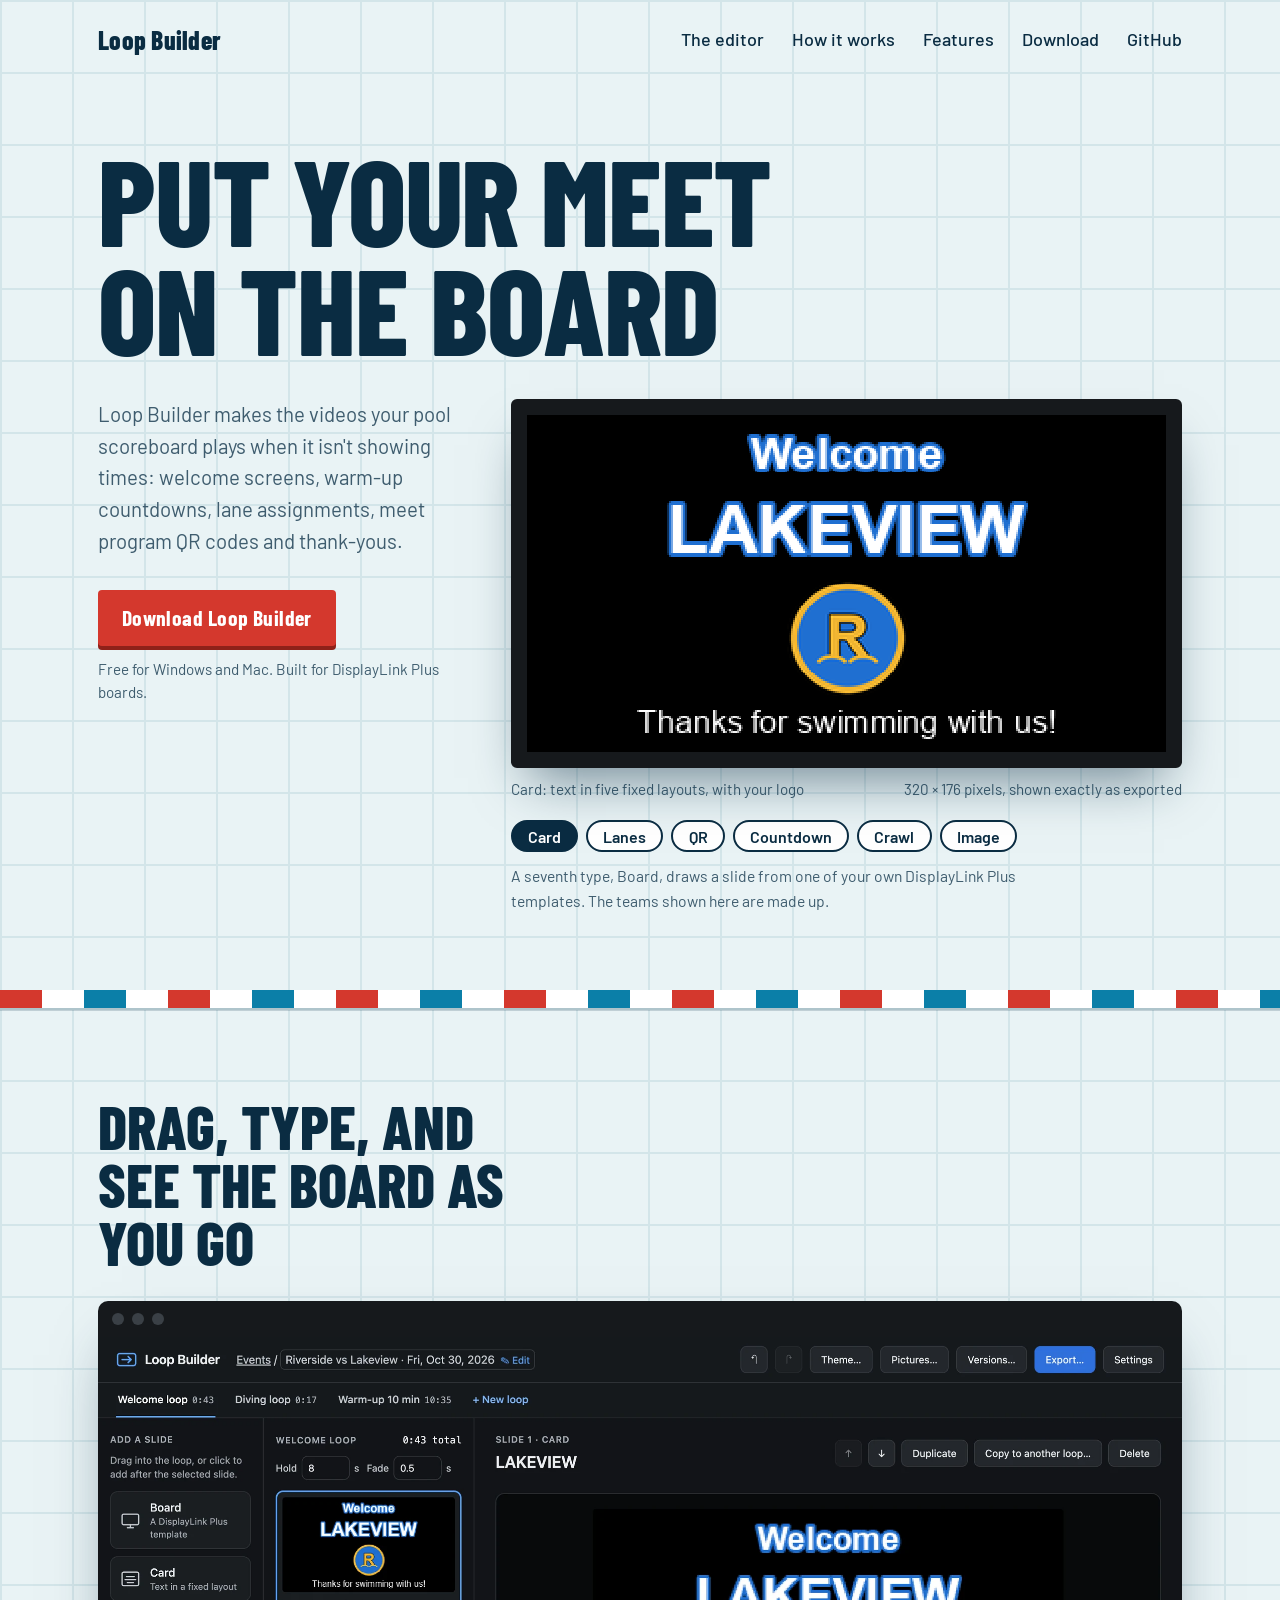
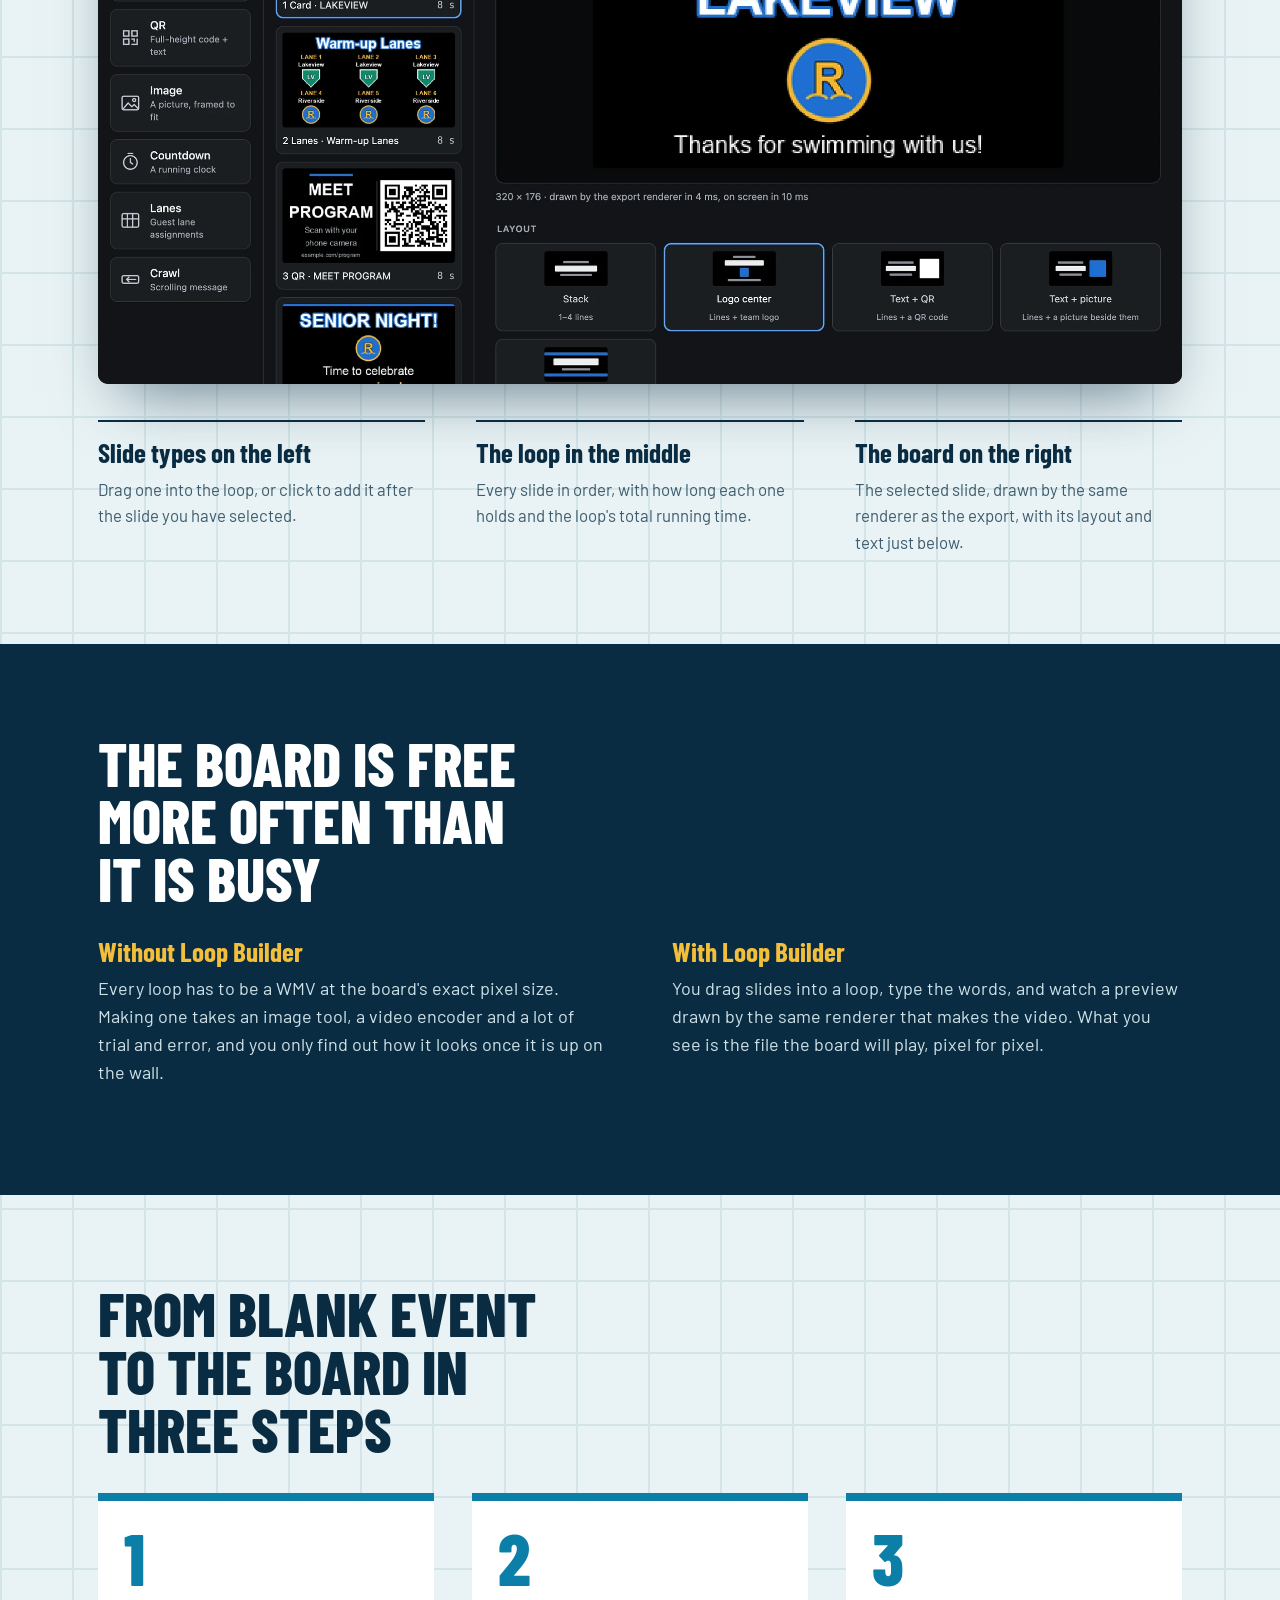
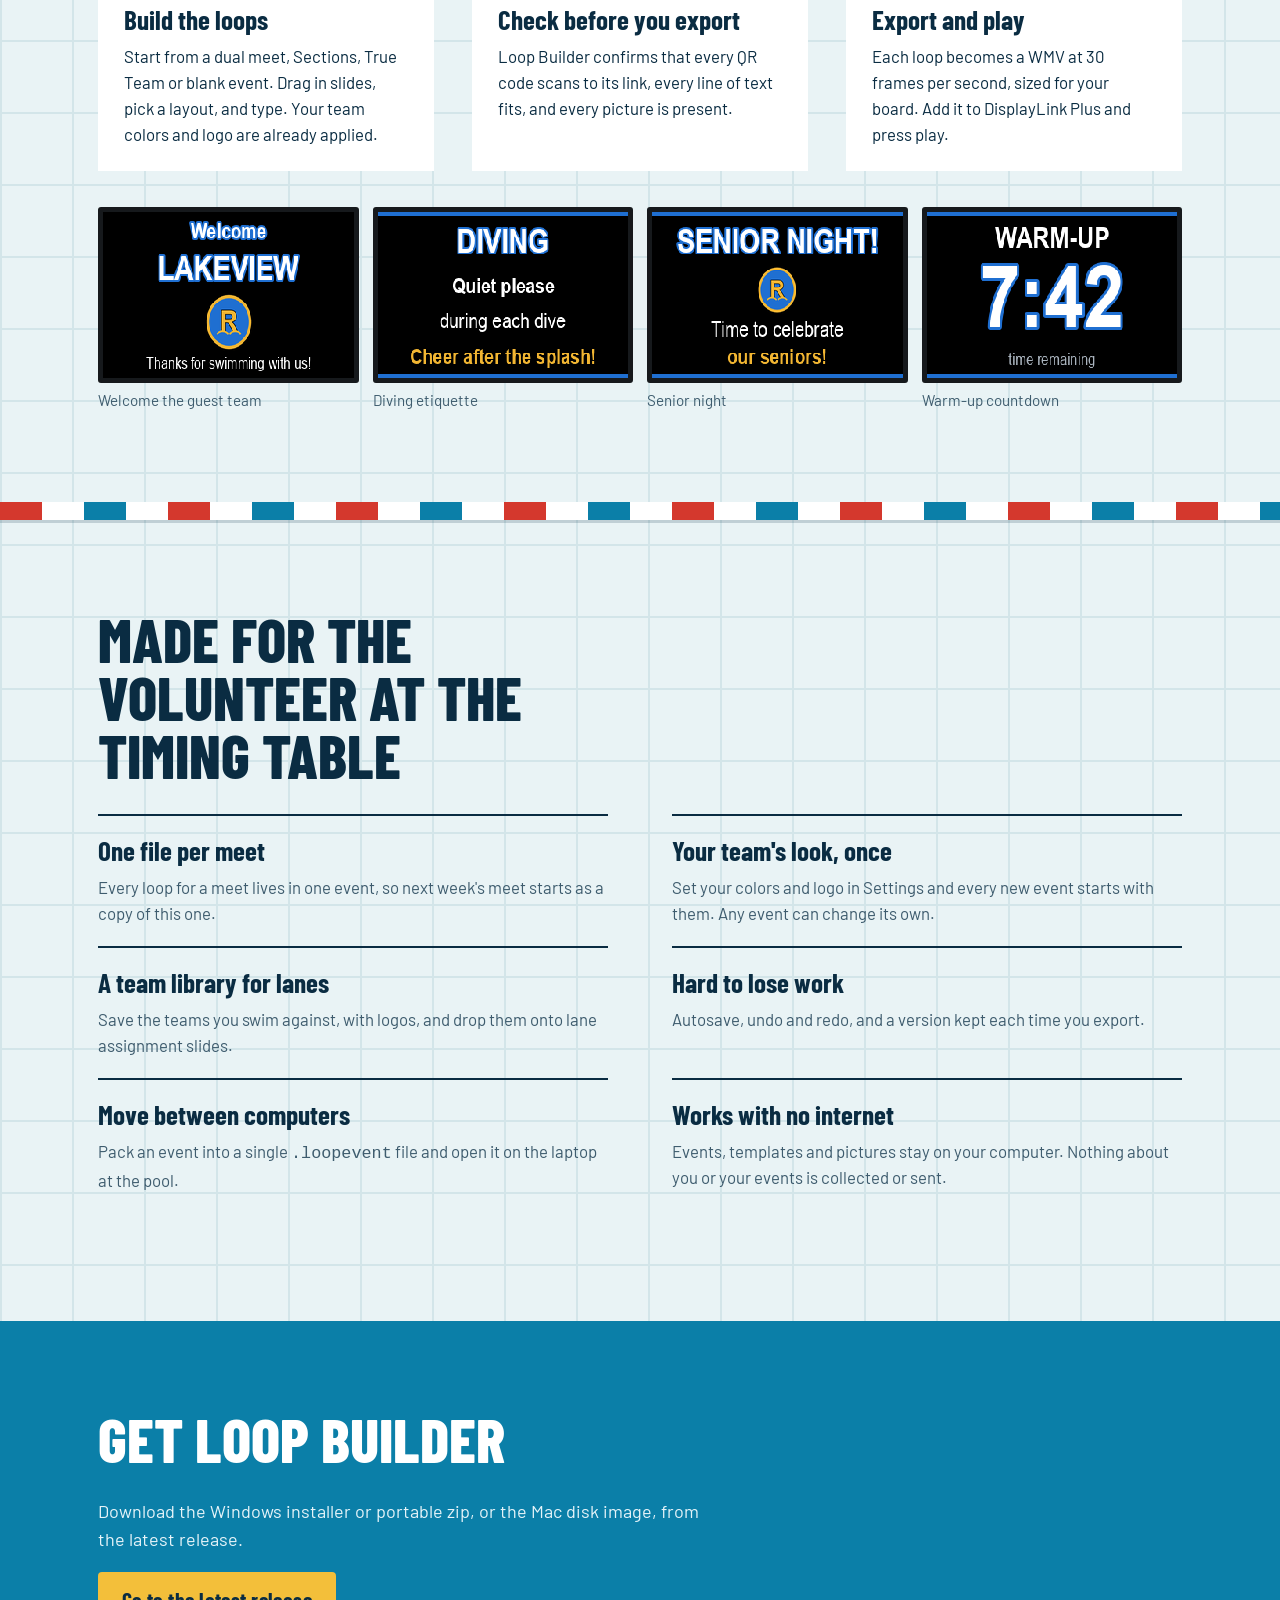
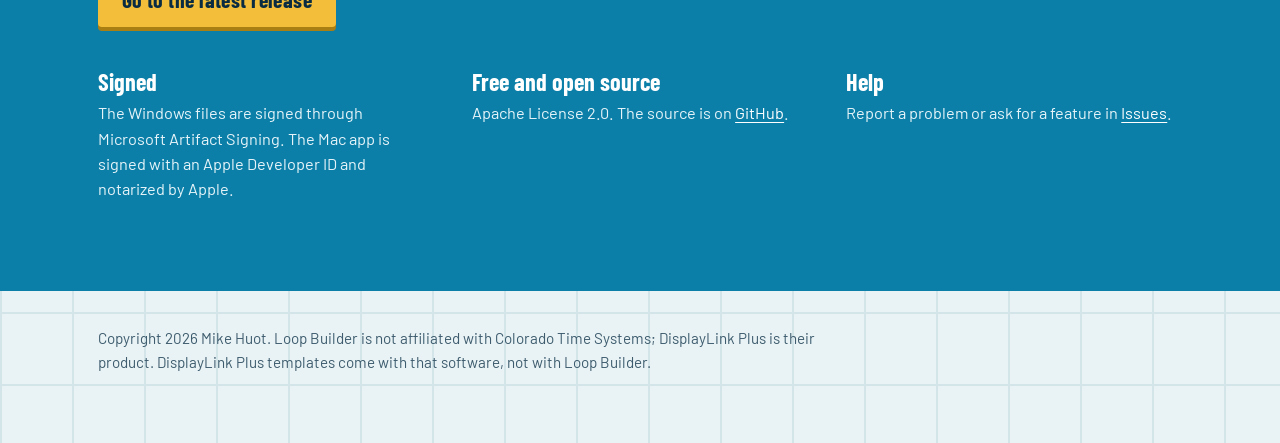
==== docs/index.html @ dcc4244d "Loop Builder 1.0.0 Build video loops for DisplayLink Plus swim scoreboards: welcome cards, countdown" ====
<!doctype html>
<html lang="en">
<head>
<meta charset="utf-8">
<meta name="viewport" content="width=device-width, initial-scale=1">
<title>Loop Builder: video loops for swim scoreboards</title>
<meta name="description" content="Loop Builder makes the welcome screens, countdowns, lane assignments and QR slides that play on a DisplayLink Plus swim scoreboard. Free, for Windows and Mac.">
<link rel="preconnect" href="https://fonts.googleapis.com">
<link rel="preconnect" href="https://fonts.gstatic.com" crossorigin>
<link href="https://fonts.googleapis.com/css2?family=Barlow+Condensed:wght@500;700;800&family=Barlow:wght@400;500;600&display=swap" rel="stylesheet">
<style>
  :root {
    --tile: #e9f3f5;
    --grout: #d3e5e9;
    --water: #0b7fa8;
    --deep: #0a2c42;
    --rope: #d4382d;
    --buoy: #f3bf3a;
    --paper: #ffffff;
    --ink: #0a2c42;
    --ink-soft: #3e5c6e;
    --display: "Barlow Condensed", "Arial Narrow", sans-serif;
    --body: "Barlow", "Helvetica Neue", Arial, sans-serif;
    --measure: 62ch;
    --gutter: clamp(16px, 4vw, 48px);
  }
  * { box-sizing: border-box; }
  html { scroll-behavior: smooth; }
  body {
    margin: 0;
    font-family: var(--body);
    font-size: 1.125rem;
    line-height: 1.55;
    color: var(--ink);
    background-color: var(--tile);
    /* pool tile: a square grid of grout lines */
    background-image:
      linear-gradient(var(--grout) 2px, transparent 2px),
      linear-gradient(90deg, var(--grout) 2px, transparent 2px);
    background-size: 72px 72px;
  }
  a { color: var(--water); text-underline-offset: 0.18em; }
  a:focus-visible, button:focus-visible { outline: 3px solid var(--rope); outline-offset: 3px; }
  .wrap { max-width: 1180px; margin: 0 auto; padding: 0 var(--gutter); }

  /* ---------- top bar ---------- */
  .top { display: flex; align-items: center; justify-content: space-between; gap: 16px; padding: 20px 0; }
  .name { font-family: var(--display); font-weight: 800; font-size: 1.6rem; letter-spacing: 0.01em; color: var(--deep); text-decoration: none; }
  .top nav { display: flex; gap: clamp(12px, 2.5vw, 28px); font-weight: 500; }
  .top nav a { color: var(--deep); text-decoration: none; }
  .top nav a:hover { text-decoration: underline; }

  /* ---------- hero ---------- */
  .hero { padding: clamp(24px, 5vw, 64px) 0 clamp(40px, 6vw, 80px); }
  .hero h1 {
    font-family: var(--display);
    font-weight: 800;
    font-size: clamp(3.2rem, 9.5vw, 8rem);
    line-height: 0.9;
    letter-spacing: -0.01em;
    text-transform: uppercase;
    margin: 0 0 0.3em;
    color: var(--deep);
    max-width: 14ch;
  }
  .hero .lede { max-width: 46ch; font-size: clamp(1.15rem, 1.6vw, 1.4rem); margin: 0 0 1.6em; color: var(--ink-soft); }
  .hero-grid { display: grid; grid-template-columns: minmax(0, 0.7fr) minmax(0, 1.3fr); gap: clamp(24px, 4vw, 56px); align-items: start; }
  .actions { display: flex; flex-wrap: wrap; gap: 12px 20px; align-items: center; }
  .btn {
    display: inline-block; font-family: var(--display); font-weight: 700; font-size: 1.35rem; letter-spacing: 0.02em;
    padding: 0.5em 1.1em; background: var(--rope); color: #fff; text-decoration: none; border-radius: 4px;
    box-shadow: 0 4px 0 #8f2119;
  }
  .btn:hover { background: #bf2f25; }
  .btn:active { transform: translateY(2px); box-shadow: 0 2px 0 #8f2119; }
  .actions small { font-size: 0.95rem; color: var(--ink-soft); }

  /* ---------- the board ---------- */
  .board-mount { position: relative; }
  .board {
    position: relative;
    background: #000;
    border: clamp(8px, 1.4vw, 16px) solid #16191c;
    border-radius: 6px;
    box-shadow: 0 2px 0 #2c3136 inset, 0 28px 50px -18px rgba(10, 44, 66, 0.55);
    aspect-ratio: 320 / 176;
    overflow: hidden;
  }
  .board img {
    position: absolute; inset: 0; width: 100%; height: 100%;
    image-rendering: pixelated;
    opacity: 0; transition: opacity 0.5s ease;
  }
  .board img.on { opacity: 1; }
  /* LED pitch: one dark ring per board pixel */
  .board::after {
    content: ""; position: absolute; inset: 0; pointer-events: none;
    background-image: radial-gradient(circle, transparent 52%, rgba(0, 0, 0, 0.5) 78%);
    background-size: calc(100% / 320) calc(100% / 176);
  }
  .board-caption { display: flex; justify-content: space-between; gap: 12px; margin-top: 10px; font-size: 0.95rem; color: var(--ink-soft); }

  .types { list-style: none; display: flex; flex-wrap: wrap; gap: 8px; padding: 0; margin: 18px 0 0; }
  .types button {
    font: 600 1rem var(--body); color: var(--deep); background: var(--paper);
    border: 2px solid var(--deep); border-radius: 999px; padding: 0.3em 0.95em; cursor: pointer;
  }
  .types button[aria-pressed="true"] { background: var(--deep); color: #fff; }
  .types-note { margin: 12px 0 0; font-size: 0.98rem; color: var(--ink-soft); max-width: 60ch; }

  /* ---------- lane rope divider ---------- */
  .rope {
    height: 18px; border: 0; margin: 0;
    background: repeating-linear-gradient(90deg,
      var(--rope) 0 42px, #fff 42px 84px, var(--water) 84px 126px, #fff 126px 168px);
    box-shadow: 0 3px 0 rgba(10, 44, 66, 0.18);
  }

  /* ---------- sections ---------- */
  section { padding: clamp(48px, 7vw, 96px) 0; }
  h2 {
    font-family: var(--display); font-weight: 800; text-transform: uppercase;
    font-size: clamp(2.2rem, 5vw, 3.8rem); line-height: 0.95; margin: 0 0 0.5em; color: var(--deep);
    max-width: 16ch;
  }
  h3 { font-family: var(--display); font-weight: 700; font-size: 1.7rem; line-height: 1.1; margin: 0 0 0.3em; }
  p { margin: 0 0 1em; max-width: var(--measure); }

  .window { margin: 1.5em 0 0; background: #16191c; border-radius: 10px; overflow: hidden; box-shadow: 0 30px 60px -24px rgba(10, 44, 66, 0.6); }
  .window-bar { display: flex; gap: 8px; padding: 12px 14px; }
  .window-bar span { width: 12px; height: 12px; border-radius: 50%; background: #3a4046; }
  .window img { display: block; width: 100%; height: auto; }
  .callouts { list-style: none; padding: 0; margin: 2em 0 0; display: grid; grid-template-columns: repeat(3, minmax(0, 1fr)); gap: clamp(20px, 4vw, 56px); }
  .callouts li { border-top: 2px solid var(--deep); padding-top: 16px; }
  .callouts p { margin: 0; font-size: 1.05rem; color: var(--ink-soft); }

  .why { background: var(--deep); color: #e3f0f4; }
  .why h2 { color: #fff; }
  .why .cols { display: grid; grid-template-columns: repeat(2, minmax(0, 1fr)); gap: clamp(24px, 5vw, 72px); }
  .why h3 { color: var(--buoy); }
  .why p { color: #cfe2e8; }

  .steps { list-style: none; counter-reset: step; padding: 0; margin: 2em 0 0; display: grid; grid-template-columns: repeat(3, minmax(0, 1fr)); gap: clamp(20px, 3vw, 40px); }
  .steps li { counter-increment: step; background: var(--paper); padding: 28px 26px 24px; border-top: 8px solid var(--water); }
  .steps li::before {
    content: counter(step); display: block; font-family: var(--display); font-weight: 800;
    font-size: 4.5rem; line-height: 0.8; color: var(--water); margin-bottom: 0.25em;
  }
  .steps p { font-size: 1.05rem; margin: 0; }

  .facts { display: grid; grid-template-columns: repeat(2, minmax(0, 1fr)); gap: 0 clamp(24px, 5vw, 72px); margin-top: 1.5em; padding: 0; list-style: none; }
  .facts li { padding: 20px 0; border-top: 2px solid var(--deep); }
  .facts p { margin: 0; font-size: 1.05rem; color: var(--ink-soft); }

  .strip { display: grid; grid-template-columns: repeat(4, minmax(0, 1fr)); gap: 14px; margin-top: 2em; }
  .strip figure { margin: 0; }
  .strip img { display: block; width: 100%; image-rendering: pixelated; border: 5px solid #16191c; border-radius: 3px; background: #000; }
  .strip figcaption { font-size: 0.95rem; margin-top: 6px; color: var(--ink-soft); }

  .get { background: var(--water); color: #fff; }
  .get h2 { color: #fff; }
  .get p { color: #e6f4f9; }
  .get a { color: #fff; }
  .get .btn { background: var(--buoy); color: var(--deep); box-shadow: 0 4px 0 #a97e12; }
  .get .btn:hover { background: #f7cb57; }
  .get dl { display: grid; grid-template-columns: repeat(3, minmax(0, 1fr)); gap: clamp(16px, 3vw, 40px); margin: 2em 0 0; }
  .get dt { font-family: var(--display); font-weight: 700; font-size: 1.5rem; }
  .get dd { margin: 0; color: #e6f4f9; font-size: 1.02rem; }

  footer { padding: 36px 0 56px; font-size: 0.95rem; color: var(--ink-soft); }
  footer p { max-width: 80ch; }

  @media (max-width: 860px) {
    .hero-grid, .why .cols, .steps, .facts, .get dl, .callouts { grid-template-columns: 1fr; }
    .strip { grid-template-columns: repeat(2, minmax(0, 1fr)); }
    .top nav a.optional { display: none; }
  }
  @media (prefers-reduced-motion: reduce) {
    html { scroll-behavior: auto; }
    .board img { transition: none; }
  }
</style>
</head>
<body>

<div class="wrap">
  <header class="top">
    <a class="name" href="#top">Loop Builder</a>
    <nav aria-label="Page">
      <a class="optional" href="#editor">The editor</a>
      <a class="optional" href="#how">How it works</a>
      <a class="optional" href="#features">Features</a>
      <a href="#get">Download</a>
      <a href="https://github.com/mhuot/loop-builder">GitHub</a>
    </nav>
  </header>

  <main id="top">
    <div class="hero">
      <h1>Put your meet on the board</h1>
      <div class="hero-grid">
        <div>
          <p class="lede">Loop Builder makes the videos your pool scoreboard plays when it isn't showing times: welcome screens, warm-up countdowns, lane assignments, meet program QR codes and thank-yous.</p>
          <div class="actions">
            <a class="btn" href="#get">Download Loop Builder</a>
            <small>Free for Windows and Mac. Built for DisplayLink Plus boards.</small>
          </div>
        </div>

        <div class="board-mount">
          <div class="board" id="board" role="img" aria-label="A scoreboard playing slides made with Loop Builder">
            <img src="shots/card.png" alt="" class="on" data-type="card">
            <img src="shots/lanes.png" alt="" data-type="lanes">
            <img src="shots/qr.png" alt="" data-type="qr">
            <img src="shots/countdown.webp" alt="" data-type="countdown">
            <img src="shots/crawl.webp" alt="" data-type="crawl">
            <img src="shots/image.png" alt="" data-type="image">
          </div>
          <div class="board-caption">
            <span id="caption">Card: text in five fixed layouts, with your logo</span>
            <span>320 × 176 pixels, shown exactly as exported</span>
          </div>
          <ul class="types" aria-label="Slide types">
            <li><button type="button" aria-pressed="true" data-show="card" data-caption="Card: text in five fixed layouts, with your logo">Card</button></li>
            <li><button type="button" aria-pressed="false" data-show="lanes" data-caption="Lanes: guest teams by lane, from your team library">Lanes</button></li>
            <li><button type="button" aria-pressed="false" data-show="qr" data-caption="QR: checked to make sure it scans to your link">QR</button></li>
            <li><button type="button" aria-pressed="false" data-show="countdown" data-caption="Countdown: warm-ups and breaks, to the second">Countdown</button></li>
            <li><button type="button" aria-pressed="false" data-show="crawl" data-caption="Crawl: a message that scrolls across the board">Crawl</button></li>
            <li><button type="button" aria-pressed="false" data-show="image" data-caption="Image: any picture, framed to fit, with an optional pan">Image</button></li>
          </ul>
          <p class="types-note">A seventh type, Board, draws a slide from one of your own DisplayLink Plus templates. The teams shown here are made up.</p>
        </div>
      </div>
    </div>
  </main>
</div>

<hr class="rope" aria-hidden="true">

<section class="editor" id="editor">
  <div class="wrap">
    <h2>Drag, type, and see the board as you go</h2>
    <figure class="window">
      <div class="window-bar" aria-hidden="true"><span></span><span></span><span></span></div>
      <img src="shots/editor.webp" width="2160" height="1290" alt="The Loop Builder editor: slide types on the left, the loop's slides in the middle, and a large preview of the selected welcome slide with its layout choices on the right.">
    </figure>
    <ul class="callouts">
      <li><h3>Slide types on the left</h3><p>Drag one into the loop, or click to add it after the slide you have selected.</p></li>
      <li><h3>The loop in the middle</h3><p>Every slide in order, with how long each one holds and the loop's total running time.</p></li>
      <li><h3>The board on the right</h3><p>The selected slide, drawn by the same renderer as the export, with its layout and text just below.</p></li>
    </ul>
  </div>
</section>

<section class="why">
  <div class="wrap">
    <h2>The board is free more often than it is busy</h2>
    <div class="cols">
      <div>
        <h3>Without Loop Builder</h3>
        <p>Every loop has to be a WMV at the board's exact pixel size. Making one takes an image tool, a video encoder and a lot of trial and error, and you only find out how it looks once it is up on the wall.</p>
      </div>
      <div>
        <h3>With Loop Builder</h3>
        <p>You drag slides into a loop, type the words, and watch a preview drawn by the same renderer that makes the video. What you see is the file the board will play, pixel for pixel.</p>
      </div>
    </div>
  </div>
</section>

<section id="how">
  <div class="wrap">
    <h2>From blank event to the board in three steps</h2>
    <ol class="steps">
      <li>
        <h3>Build the loops</h3>
        <p>Start from a dual meet, Sections, True Team or blank event. Drag in slides, pick a layout, and type. Your team colors and logo are already applied.</p>
      </li>
      <li>
        <h3>Check before you export</h3>
        <p>Loop Builder confirms that every QR code scans to its link, every line of text fits, and every picture is present.</p>
      </li>
      <li>
        <h3>Export and play</h3>
        <p>Each loop becomes a WMV at 30 frames per second, sized for your board. Add it to DisplayLink Plus and press play.</p>
      </li>
    </ol>

    <div class="strip">
      <figure><img src="shots/card.png" alt="Welcome slide for a guest team" width="320" height="176"><figcaption>Welcome the guest team</figcaption></figure>
      <figure><img src="shots/diving.png" alt="Diving etiquette slide" width="320" height="176"><figcaption>Diving etiquette</figcaption></figure>
      <figure><img src="shots/senior.png" alt="Senior night slide" width="320" height="176"><figcaption>Senior night</figcaption></figure>
      <figure><img src="shots/countdown.webp" alt="Warm-up countdown, ticking down from 7:42" width="320" height="176"><figcaption>Warm-up countdown</figcaption></figure>
    </div>
  </div>
</section>

<hr class="rope" aria-hidden="true">

<section id="features">
  <div class="wrap">
    <h2>Made for the volunteer at the timing table</h2>
    <ul class="facts">
      <li><h3>One file per meet</h3><p>Every loop for a meet lives in one event, so next week's meet starts as a copy of this one.</p></li>
      <li><h3>Your team's look, once</h3><p>Set your colors and logo in Settings and every new event starts with them. Any event can change its own.</p></li>
      <li><h3>A team library for lanes</h3><p>Save the teams you swim against, with logos, and drop them onto lane assignment slides.</p></li>
      <li><h3>Hard to lose work</h3><p>Autosave, undo and redo, and a version kept each time you export.</p></li>
      <li><h3>Move between computers</h3><p>Pack an event into a single <code>.loopevent</code> file and open it on the laptop at the pool.</p></li>
      <li><h3>Works with no internet</h3><p>Events, templates and pictures stay on your computer. Nothing about you or your events is collected or sent.</p></li>
    </ul>
  </div>
</section>

<section class="get" id="get">
  <div class="wrap">
    <h2>Get Loop Builder</h2>
    <p>Download the Windows installer or portable zip, or the Mac disk image, from the latest release.</p>
    <p><a class="btn" href="https://github.com/mhuot/loop-builder/releases/latest">Go to the latest release</a></p>
    <dl>
      <div><dt>Signed</dt><dd>The Windows files are signed through Microsoft Artifact Signing. The Mac app is signed with an Apple Developer ID and notarized by Apple.</dd></div>
      <div><dt>Free and open source</dt><dd>Apache License 2.0. The source is on <a href="https://github.com/mhuot/loop-builder">GitHub</a>.</dd></div>
      <div><dt>Help</dt><dd>Report a problem or ask for a feature in <a href="https://github.com/mhuot/loop-builder/issues">Issues</a>.</dd></div>
    </dl>
  </div>
</section>

<footer>
  <div class="wrap">
    <p>Copyright 2026 Mike Huot. Loop Builder is not affiliated with Colorado Time Systems; DisplayLink Plus is their product. DisplayLink Plus templates come with that software, not with Loop Builder.</p>
  </div>
</footer>

<script>
  (function () {
    var slides = document.querySelectorAll("#board img");
    var buttons = document.querySelectorAll(".types button");
    var caption = document.getElementById("caption");
    var index = 0, timer = null;

    function show(i) {
      index = i;
      var type = buttons[i].dataset.show;
      slides.forEach(function (s) { s.classList.toggle("on", s.dataset.type === type); });
      buttons.forEach(function (b, k) { b.setAttribute("aria-pressed", k === i ? "true" : "false"); });
      caption.textContent = buttons[i].dataset.caption;
    }
    function stop() { if (timer) { clearInterval(timer); timer = null; } }

    buttons.forEach(function (b, i) {
      b.addEventListener("click", function () { stop(); show(i); });
    });
    // plays like a loop until someone picks a slide
    if (!window.matchMedia("(prefers-reduced-motion: reduce)").matches) {
      timer = setInterval(function () { show((index + 1) % buttons.length); }, 4000);
    }
  })();
</script>
</body>
</html>
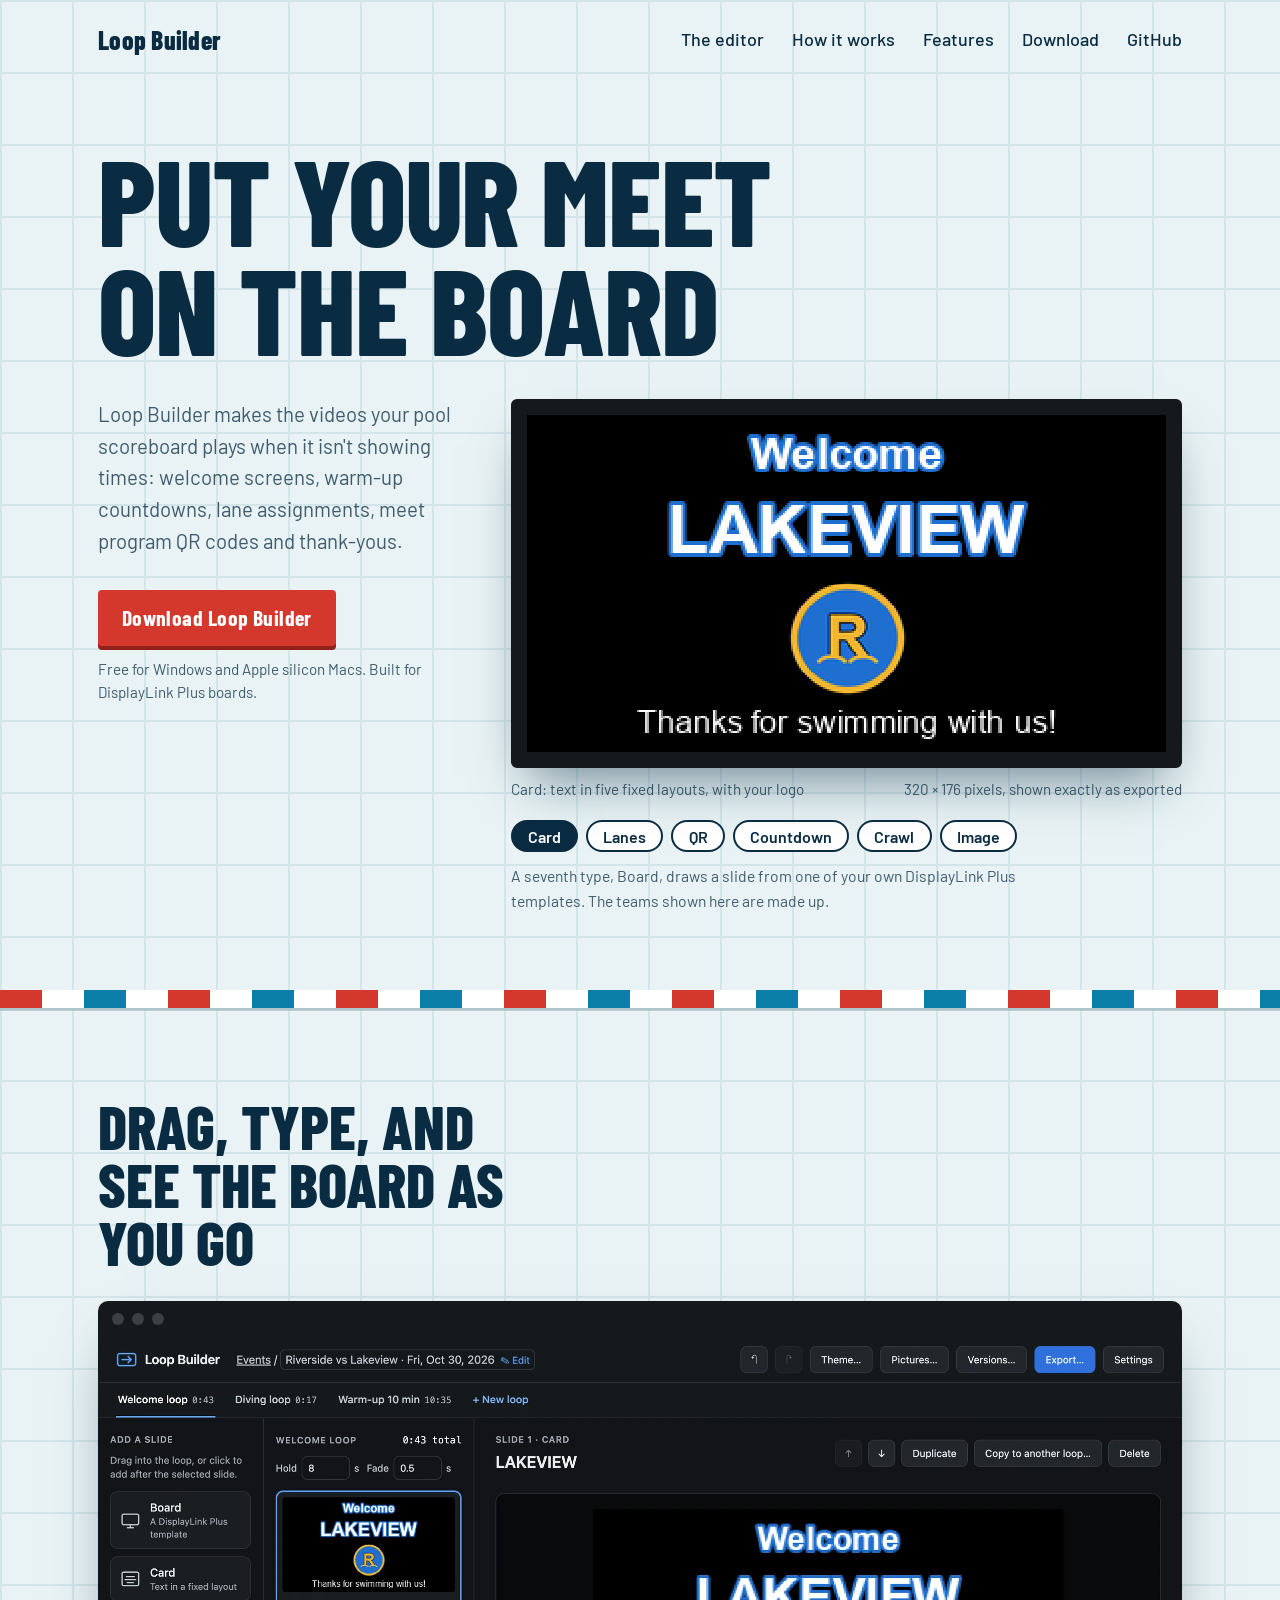
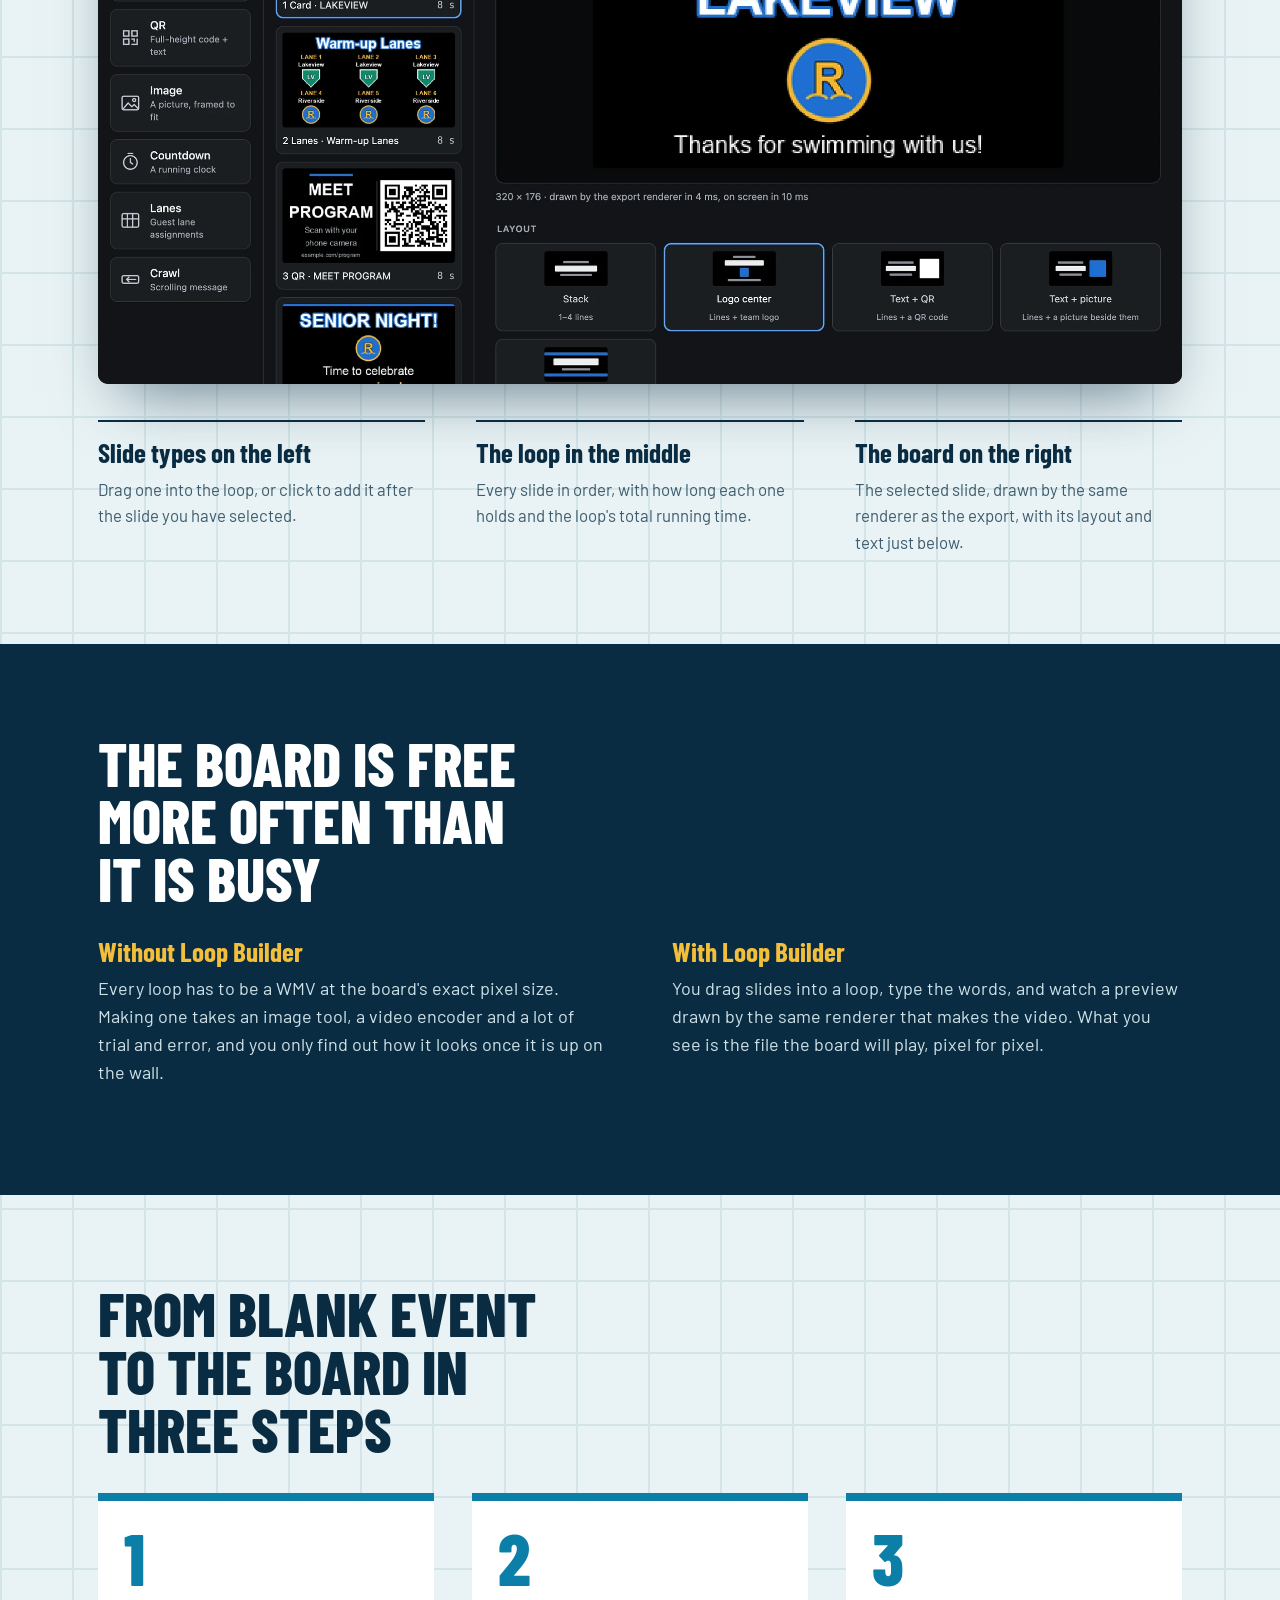
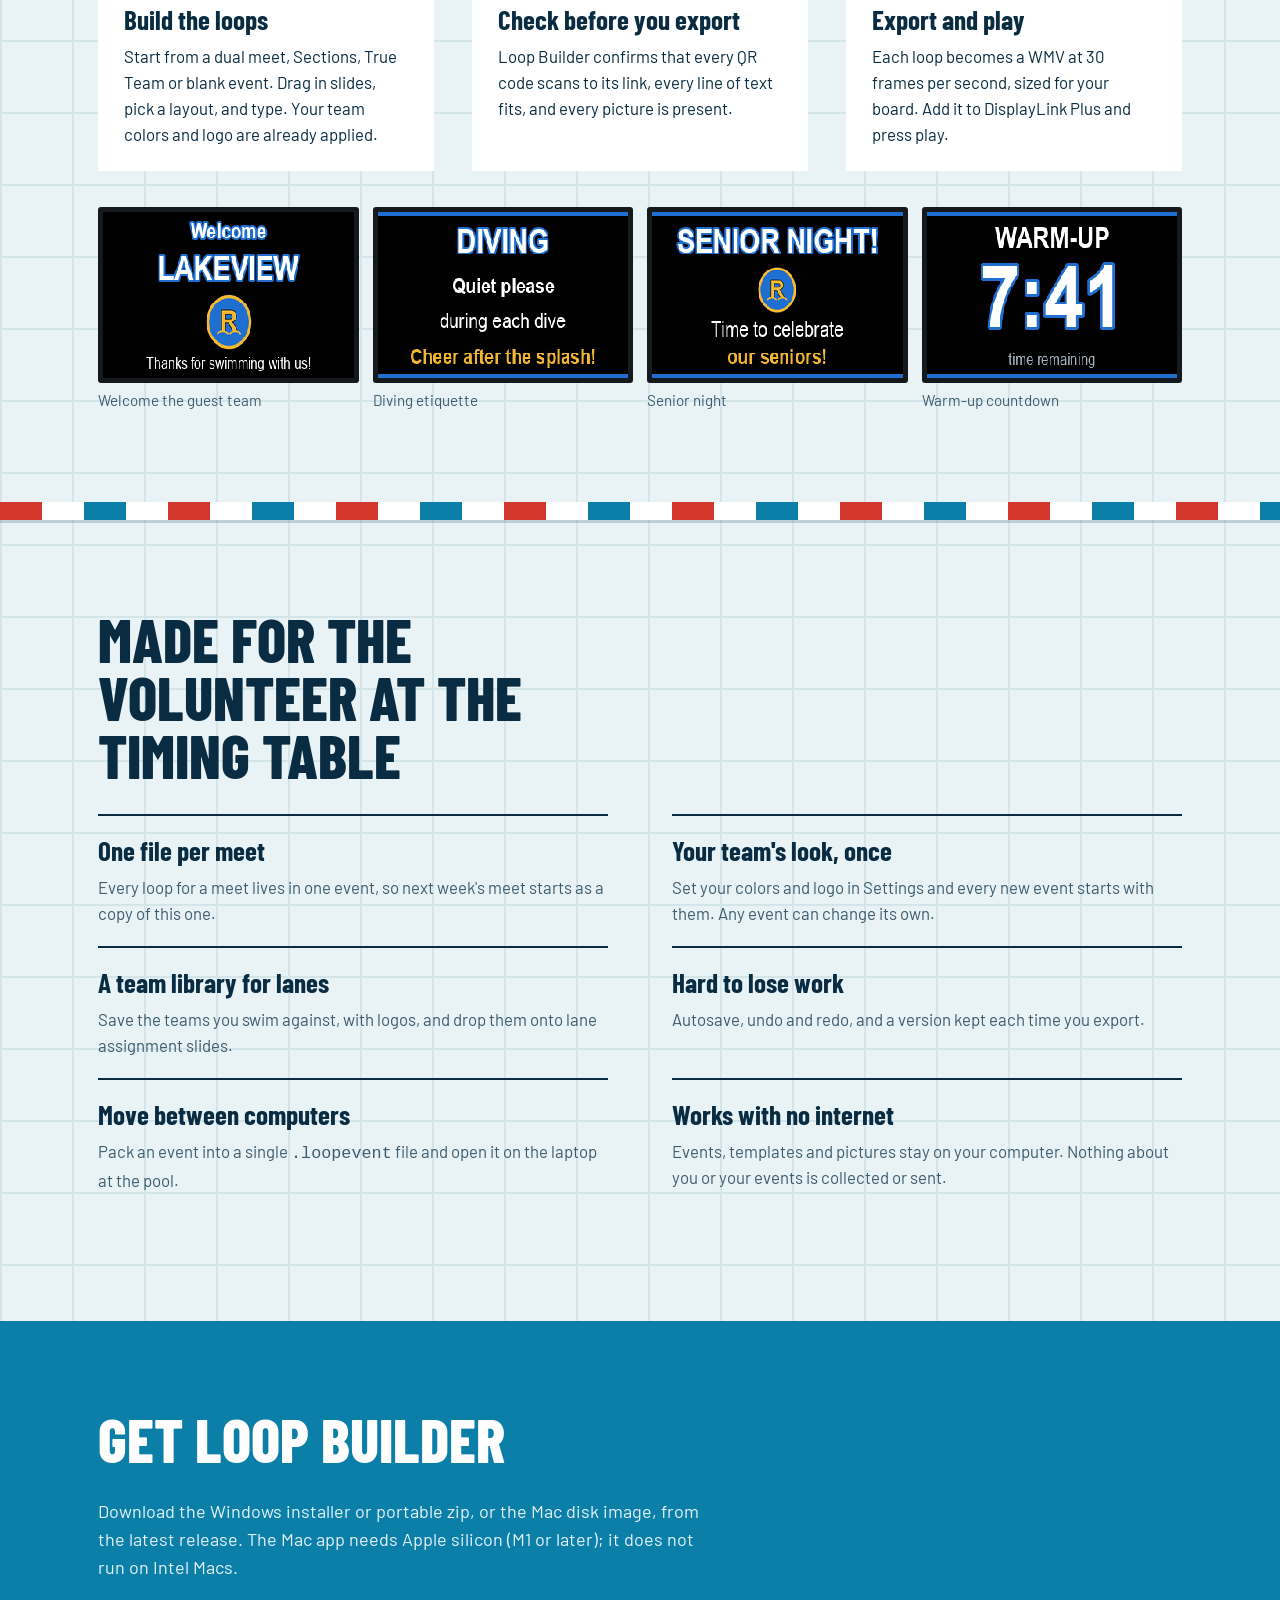
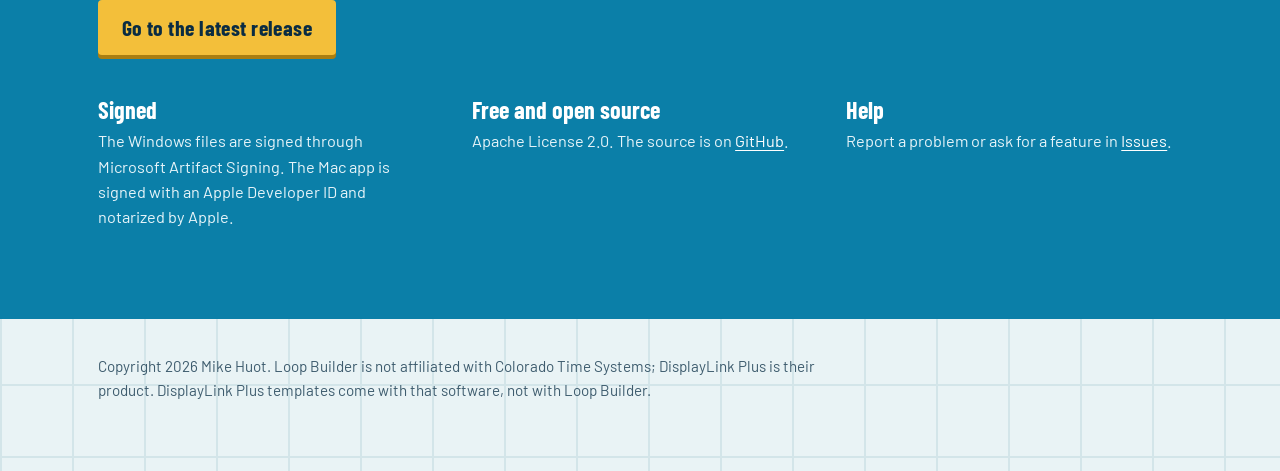
==== commit 27c54aac: "Say the Mac app needs Apple silicon and Intel Macs aren't supported Co-Authored-By: Claude Fable 5.2" ====
--- a/docs/index.html
+++ b/docs/index.html
@@ -4,7 +4,7 @@
 <meta charset="utf-8">
 <meta name="viewport" content="width=device-width, initial-scale=1">
 <title>Loop Builder: video loops for swim scoreboards</title>
-<meta name="description" content="Loop Builder makes the welcome screens, countdowns, lane assignments and QR slides that play on a DisplayLink Plus swim scoreboard. Free, for Windows and Mac.">
+<meta name="description" content="Loop Builder makes the welcome screens, countdowns, lane assignments and QR slides that play on a DisplayLink Plus swim scoreboard. Free, for Windows and Apple silicon Macs.">
 <link rel="preconnect" href="https://fonts.googleapis.com">
 <link rel="preconnect" href="https://fonts.gstatic.com" crossorigin>
 <link href="https://fonts.googleapis.com/css2?family=Barlow+Condensed:wght@500;700;800&family=Barlow:wght@400;500;600&display=swap" rel="stylesheet">
@@ -203,7 +203,7 @@
           <p class="lede">Loop Builder makes the videos your pool scoreboard plays when it isn't showing times: welcome screens, warm-up countdowns, lane assignments, meet program QR codes and thank-yous.</p>
           <div class="actions">
             <a class="btn" href="#get">Download Loop Builder</a>
-            <small>Free for Windows and Mac. Built for DisplayLink Plus boards.</small>
+            <small>Free for Windows and Apple silicon Macs. Built for DisplayLink Plus boards.</small>
           </div>
         </div>
 
@@ -314,7 +314,7 @@
 <section class="get" id="get">
   <div class="wrap">
     <h2>Get Loop Builder</h2>
-    <p>Download the Windows installer or portable zip, or the Mac disk image, from the latest release.</p>
+    <p>Download the Windows installer or portable zip, or the Mac disk image, from the latest release. The Mac app needs Apple silicon (M1 or later); it does not run on Intel Macs.</p>
     <p><a class="btn" href="https://github.com/mhuot/loop-builder/releases/latest">Go to the latest release</a></p>
     <dl>
       <div><dt>Signed</dt><dd>The Windows files are signed through Microsoft Artifact Signing. The Mac app is signed with an Apple Developer ID and notarized by Apple.</dd></div>
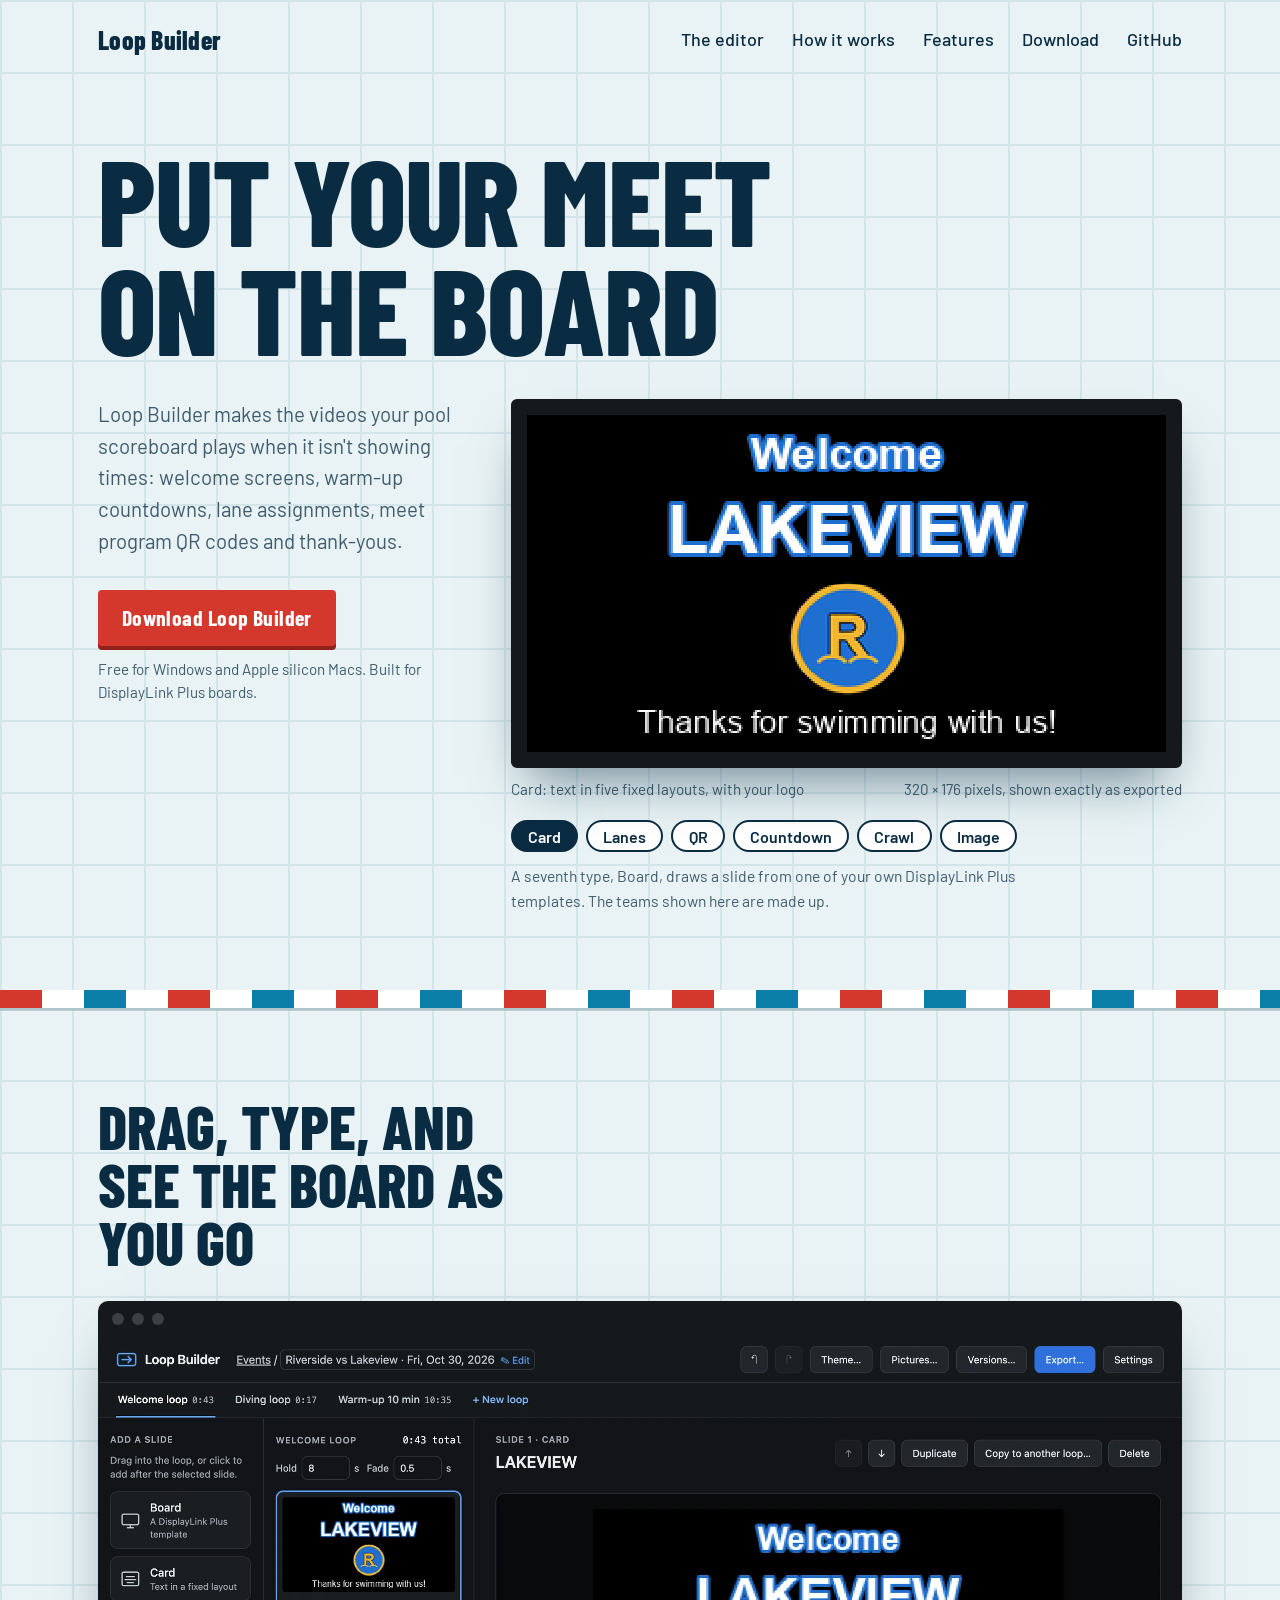
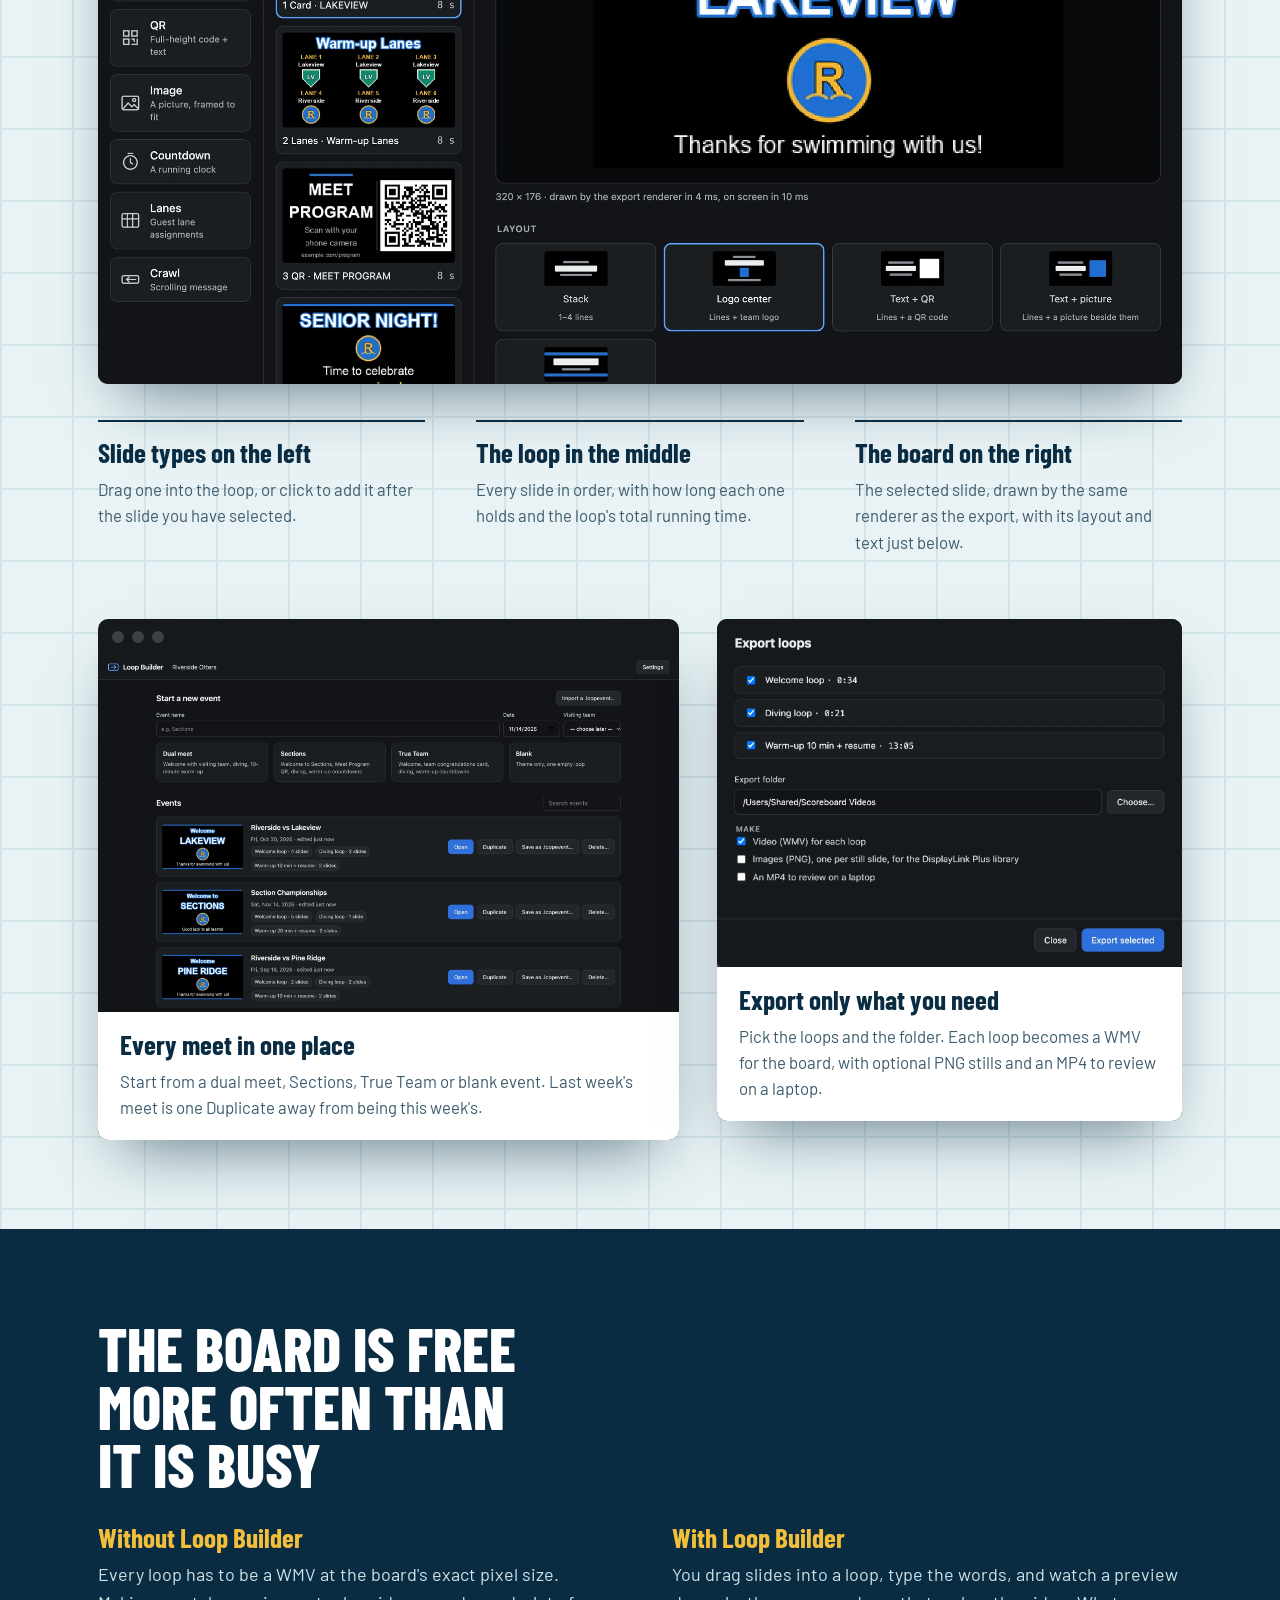
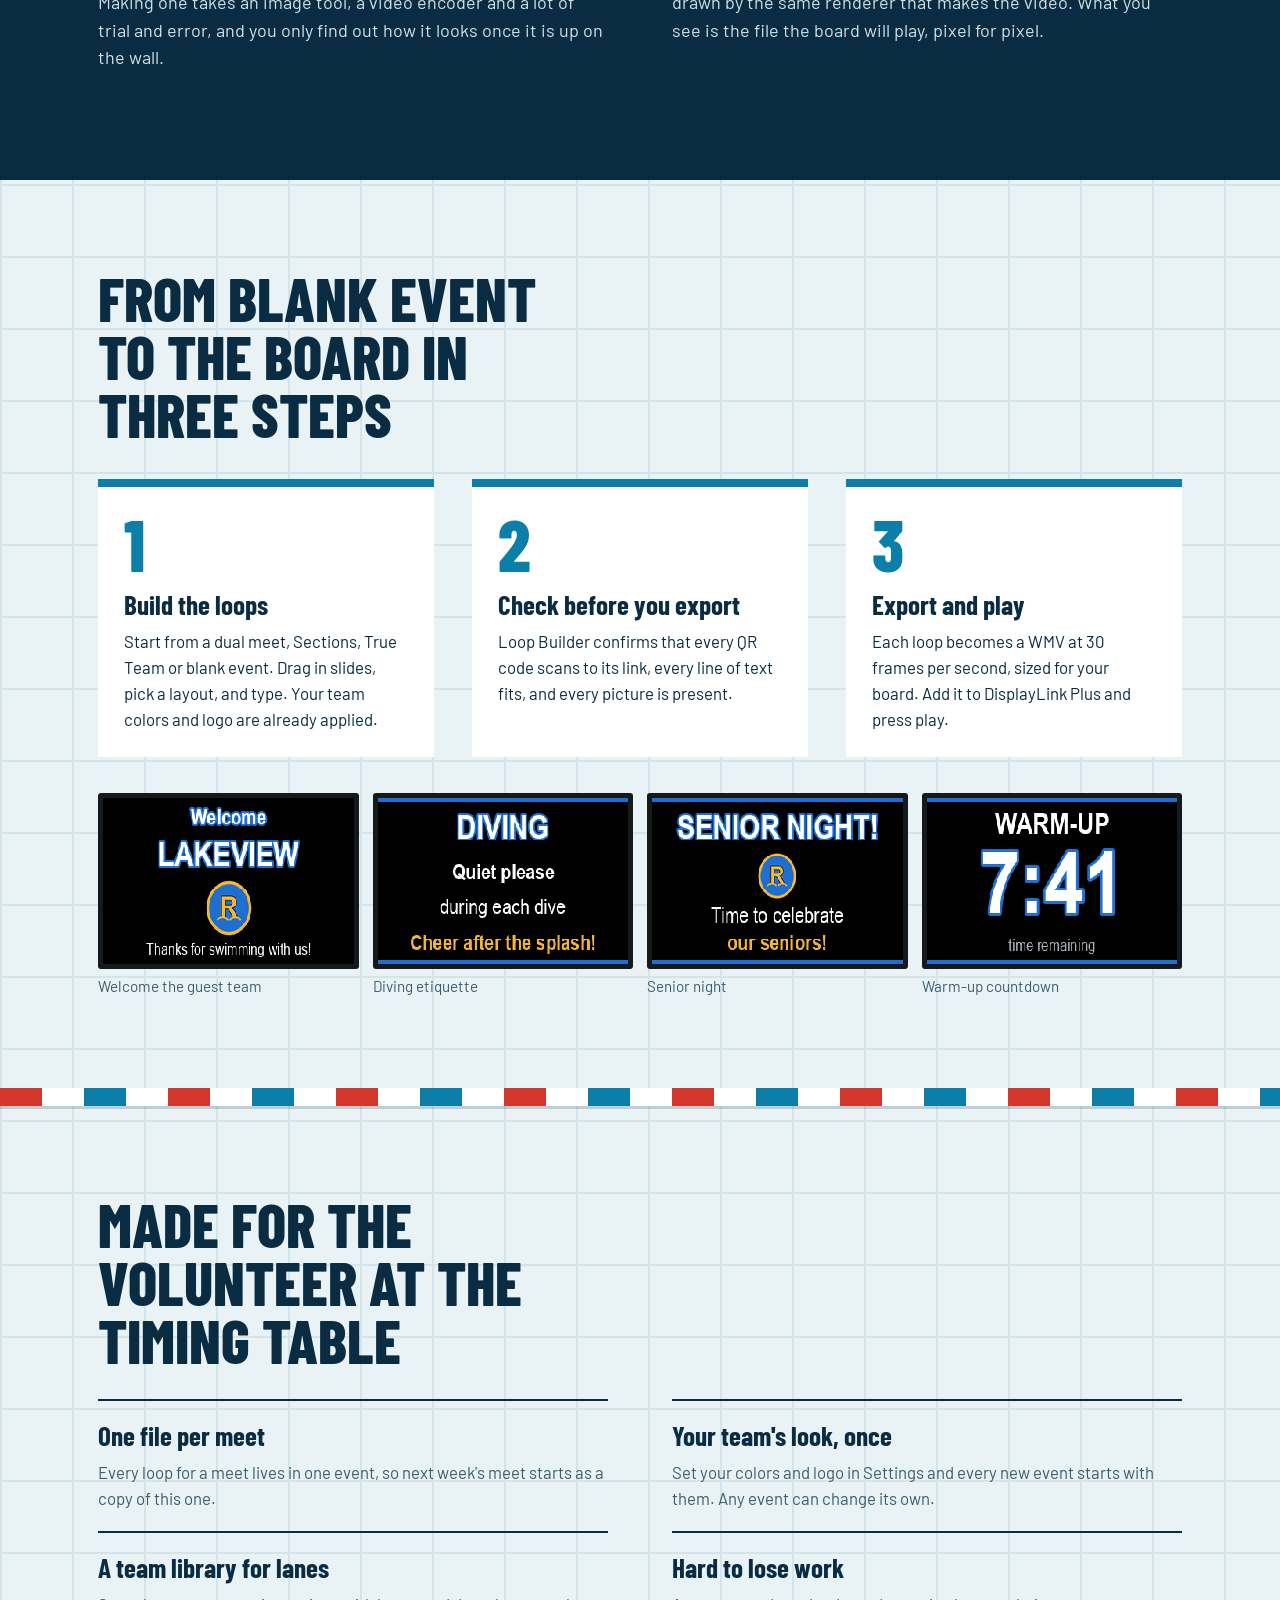
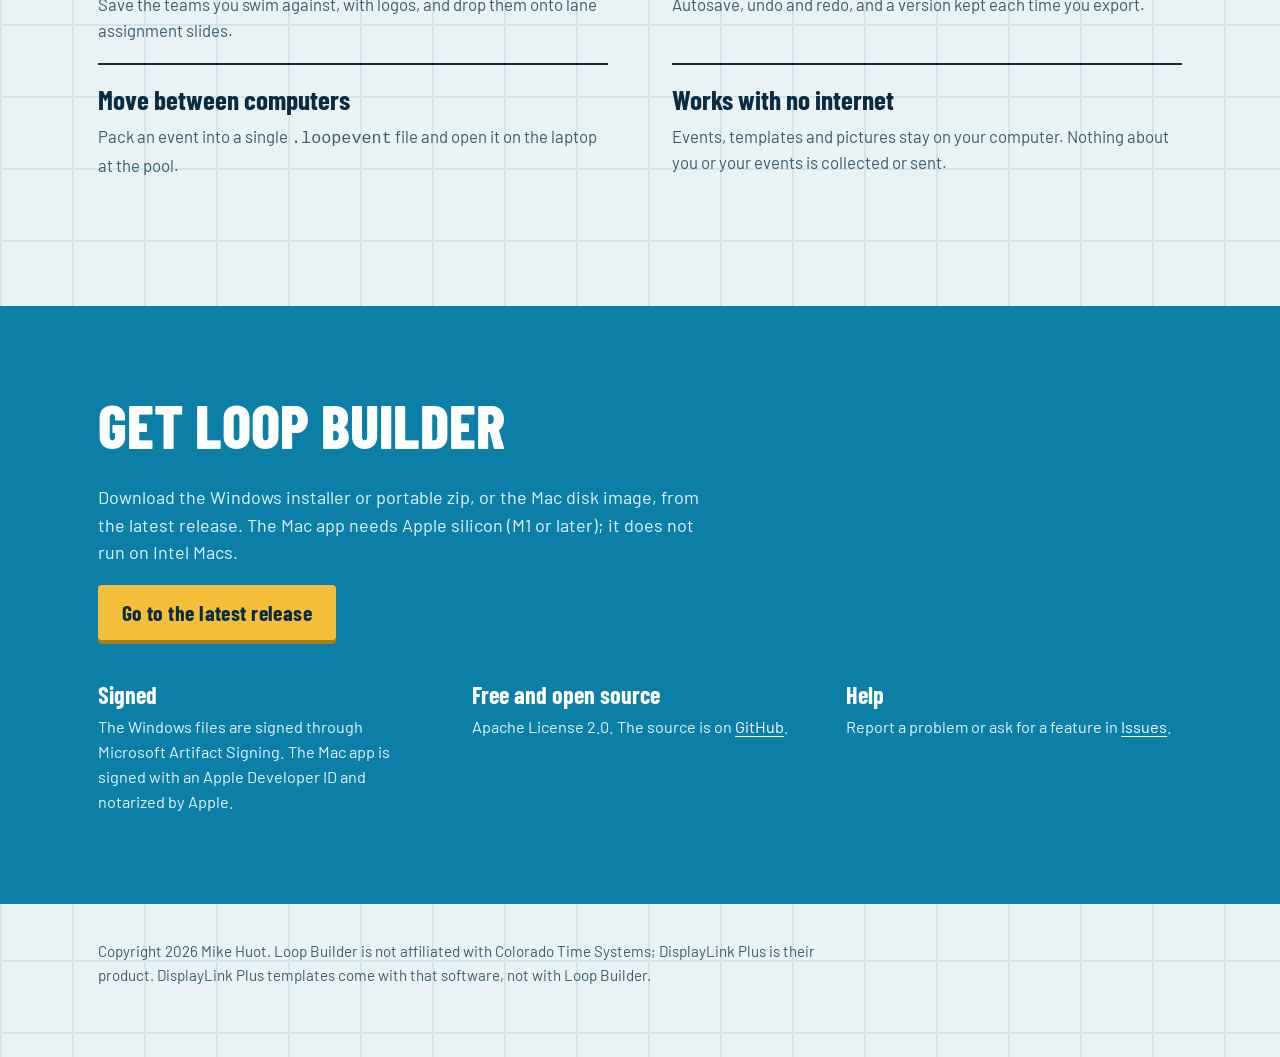
==== commit 266c19dd: "Add events home and export dialog screenshots to the project page Co-Authored-By: Claude Fable 5.2 <" ====
--- a/docs/index.html
+++ b/docs/index.html
@@ -134,6 +134,11 @@
   .callouts li { border-top: 2px solid var(--deep); padding-top: 16px; }
   .callouts p { margin: 0; font-size: 1.05rem; color: var(--ink-soft); }
 
+  .more-ui { display: grid; grid-template-columns: minmax(0, 1.25fr) minmax(0, 1fr); gap: clamp(20px, 3vw, 40px); align-items: start; margin-top: clamp(32px, 5vw, 64px); }
+  .more-ui .window { margin: 0; }
+  .more-ui figcaption { background: var(--paper); padding: 18px 22px 20px; }
+  .more-ui figcaption p { margin: 0; font-size: 1.05rem; color: var(--ink-soft); }
+
   .why { background: var(--deep); color: #e3f0f4; }
   .why h2 { color: #fff; }
   .why .cols { display: grid; grid-template-columns: repeat(2, minmax(0, 1fr)); gap: clamp(24px, 5vw, 72px); }
@@ -171,7 +176,7 @@
   footer p { max-width: 80ch; }
 
   @media (max-width: 860px) {
-    .hero-grid, .why .cols, .steps, .facts, .get dl, .callouts { grid-template-columns: 1fr; }
+    .hero-grid, .why .cols, .steps, .facts, .get dl, .callouts, .more-ui { grid-template-columns: 1fr; }
     .strip { grid-template-columns: repeat(2, minmax(0, 1fr)); }
     .top nav a.optional { display: none; }
   }
@@ -249,6 +254,17 @@
       <li><h3>The loop in the middle</h3><p>Every slide in order, with how long each one holds and the loop's total running time.</p></li>
       <li><h3>The board on the right</h3><p>The selected slide, drawn by the same renderer as the export, with its layout and text just below.</p></li>
     </ul>
+    <div class="more-ui">
+      <figure class="window">
+        <div class="window-bar" aria-hidden="true"><span></span><span></span><span></span></div>
+        <img src="shots/home.webp" width="2160" height="1328" loading="lazy" alt="The events home: four starters (Dual meet, Sections, True Team and Blank) above a list of three saved events, each with a thumbnail, its loops and Open, Duplicate, Save and Delete buttons.">
+        <figcaption><h3>Every meet in one place</h3><p>Start from a dual meet, Sections, True Team or blank event. Last week's meet is one Duplicate away from being this week's.</p></figcaption>
+      </figure>
+      <figure class="window">
+        <img src="shots/export.webp" width="1433" height="1073" loading="lazy" alt="The Export loops dialog: three loops ticked with their running times, an export folder, and choices to make a WMV video for each loop, PNG images of still slides, and an MP4 to review.">
+        <figcaption><h3>Export only what you need</h3><p>Pick the loops and the folder. Each loop becomes a WMV for the board, with optional PNG stills and an MP4 to review on a laptop.</p></figcaption>
+      </figure>
+    </div>
   </div>
 </section>
 
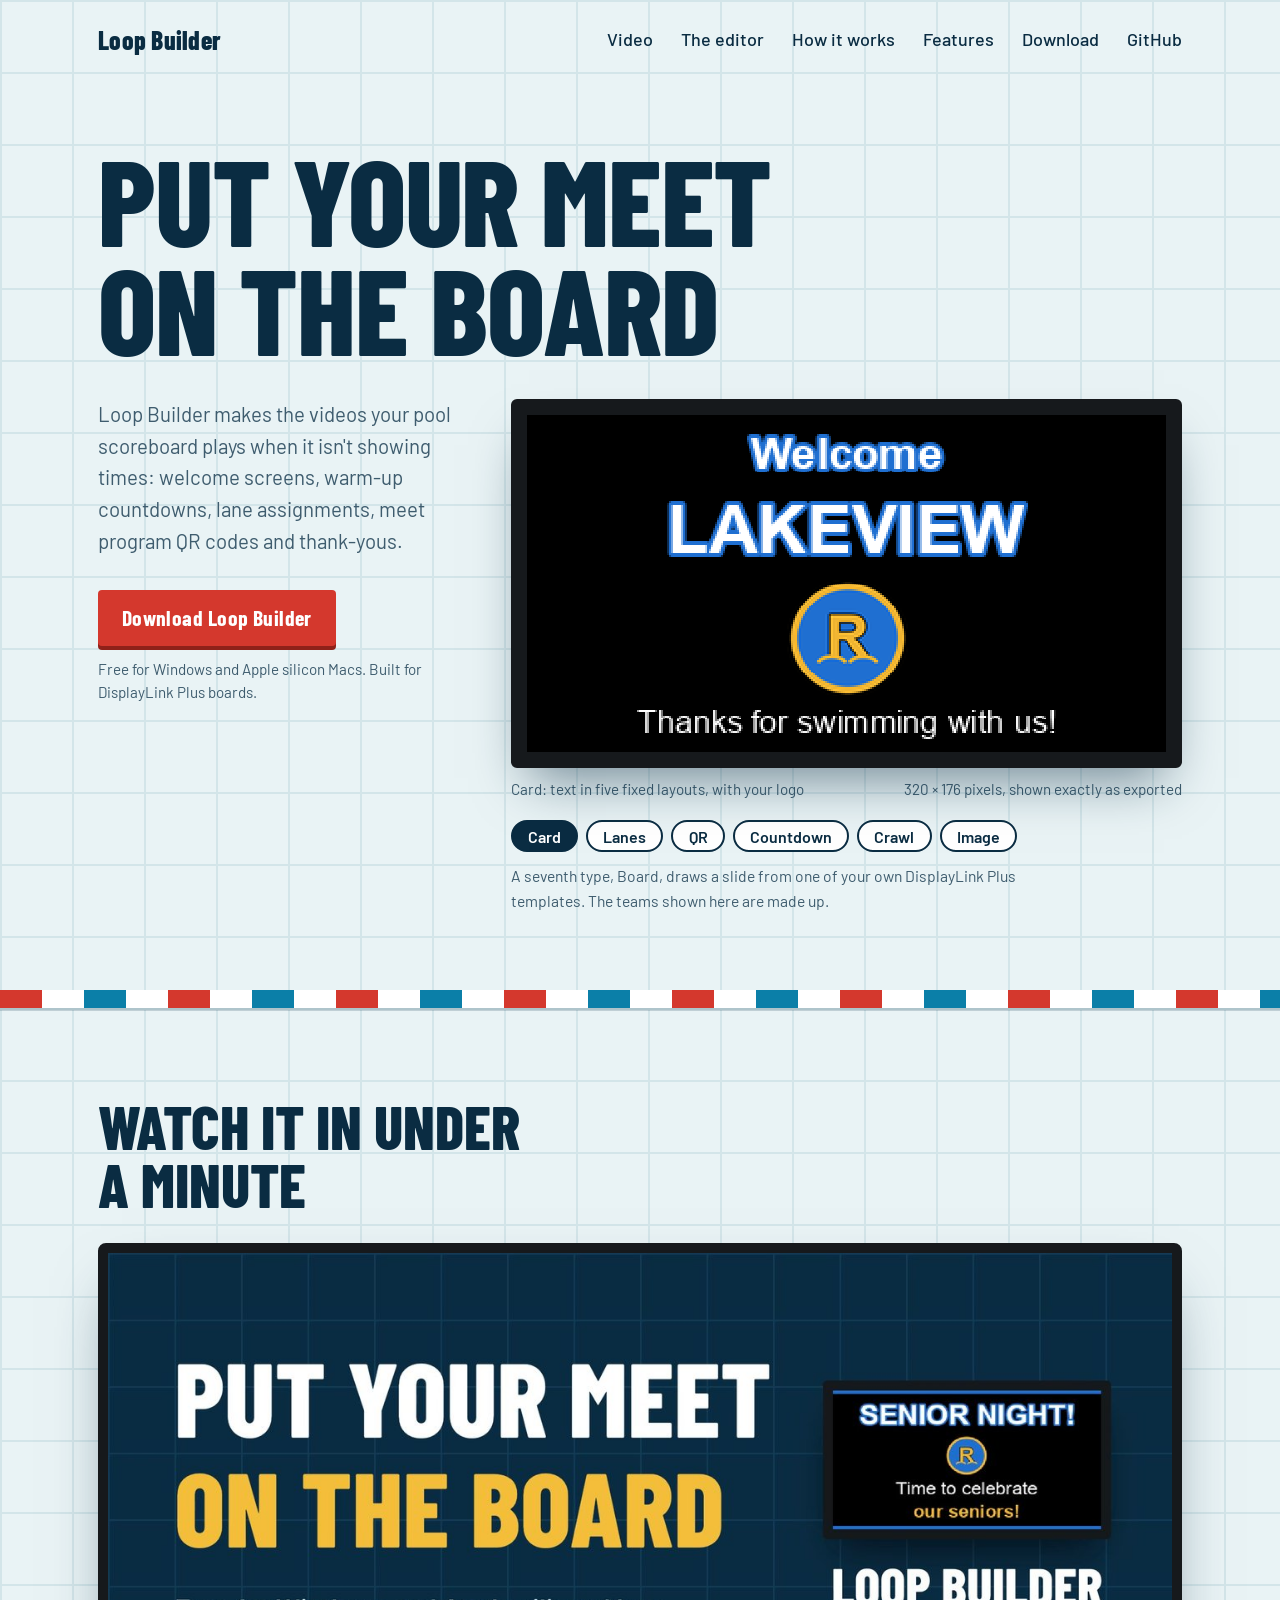
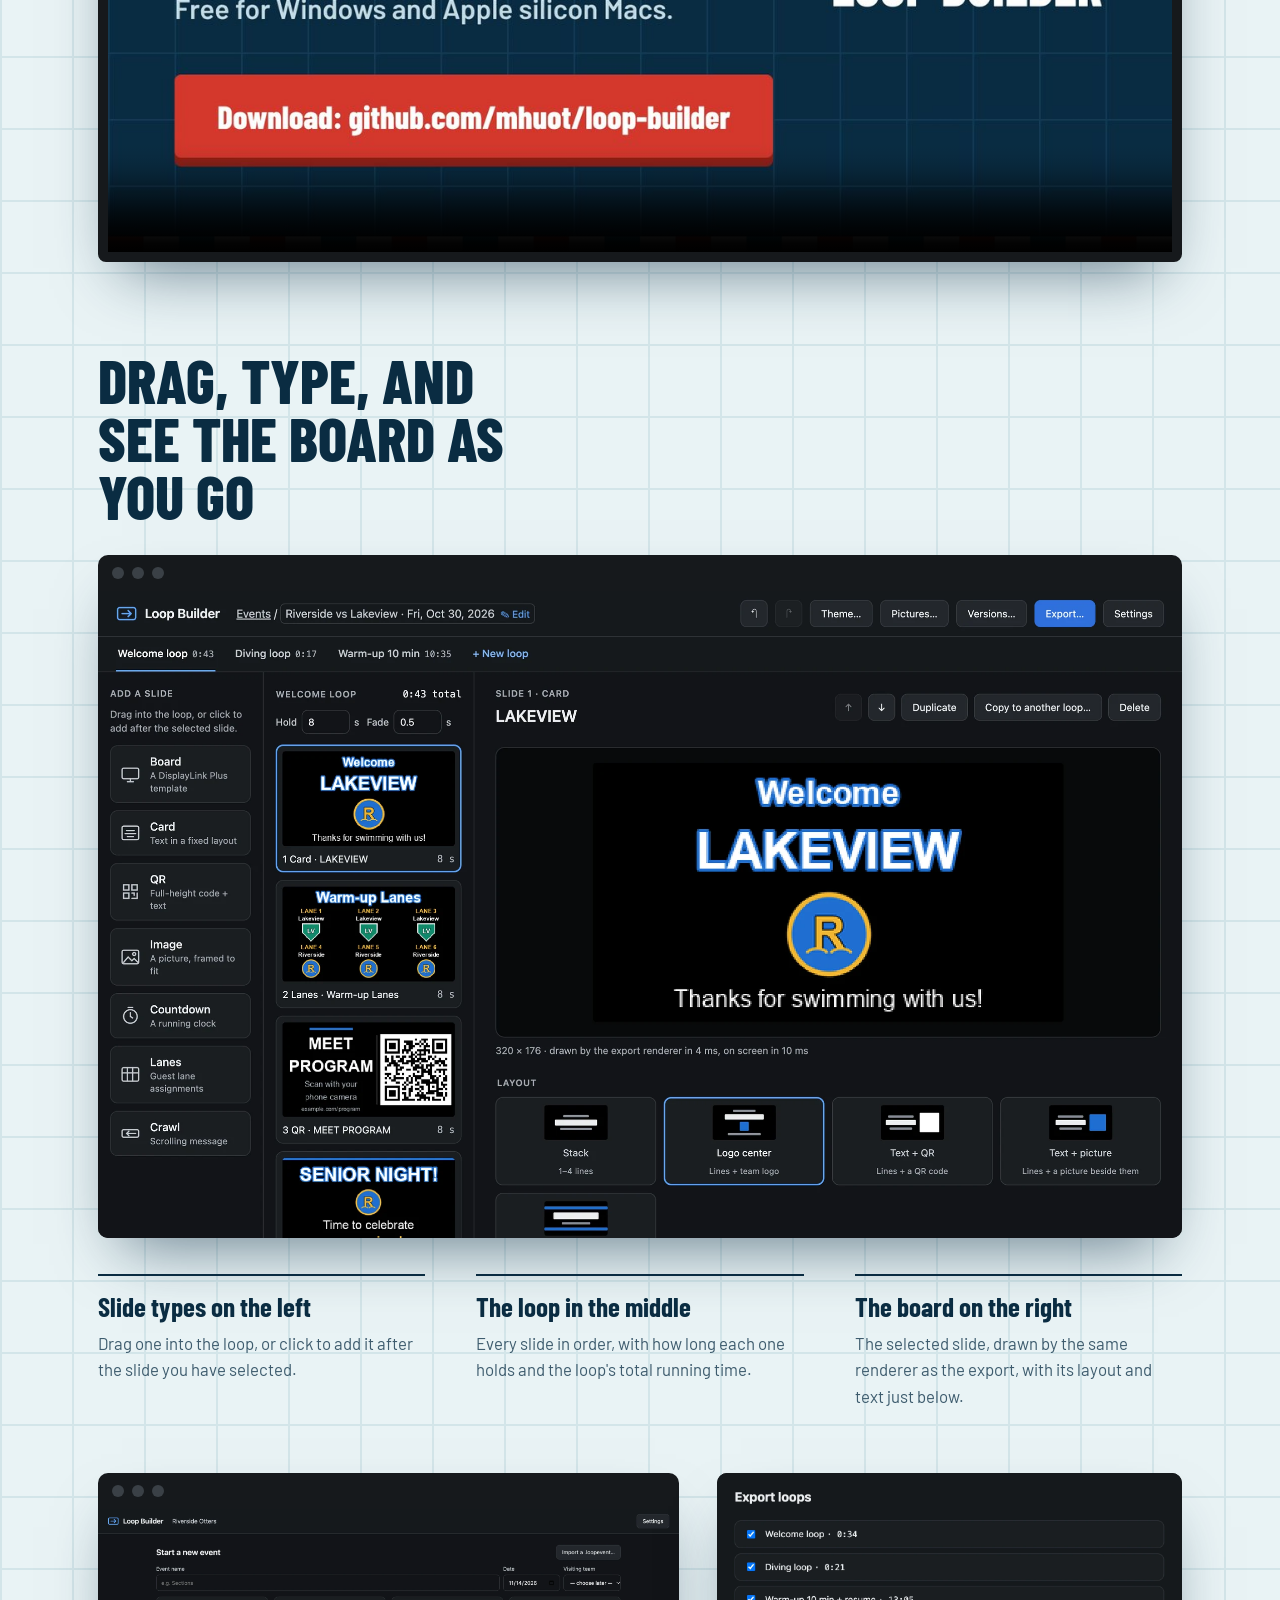
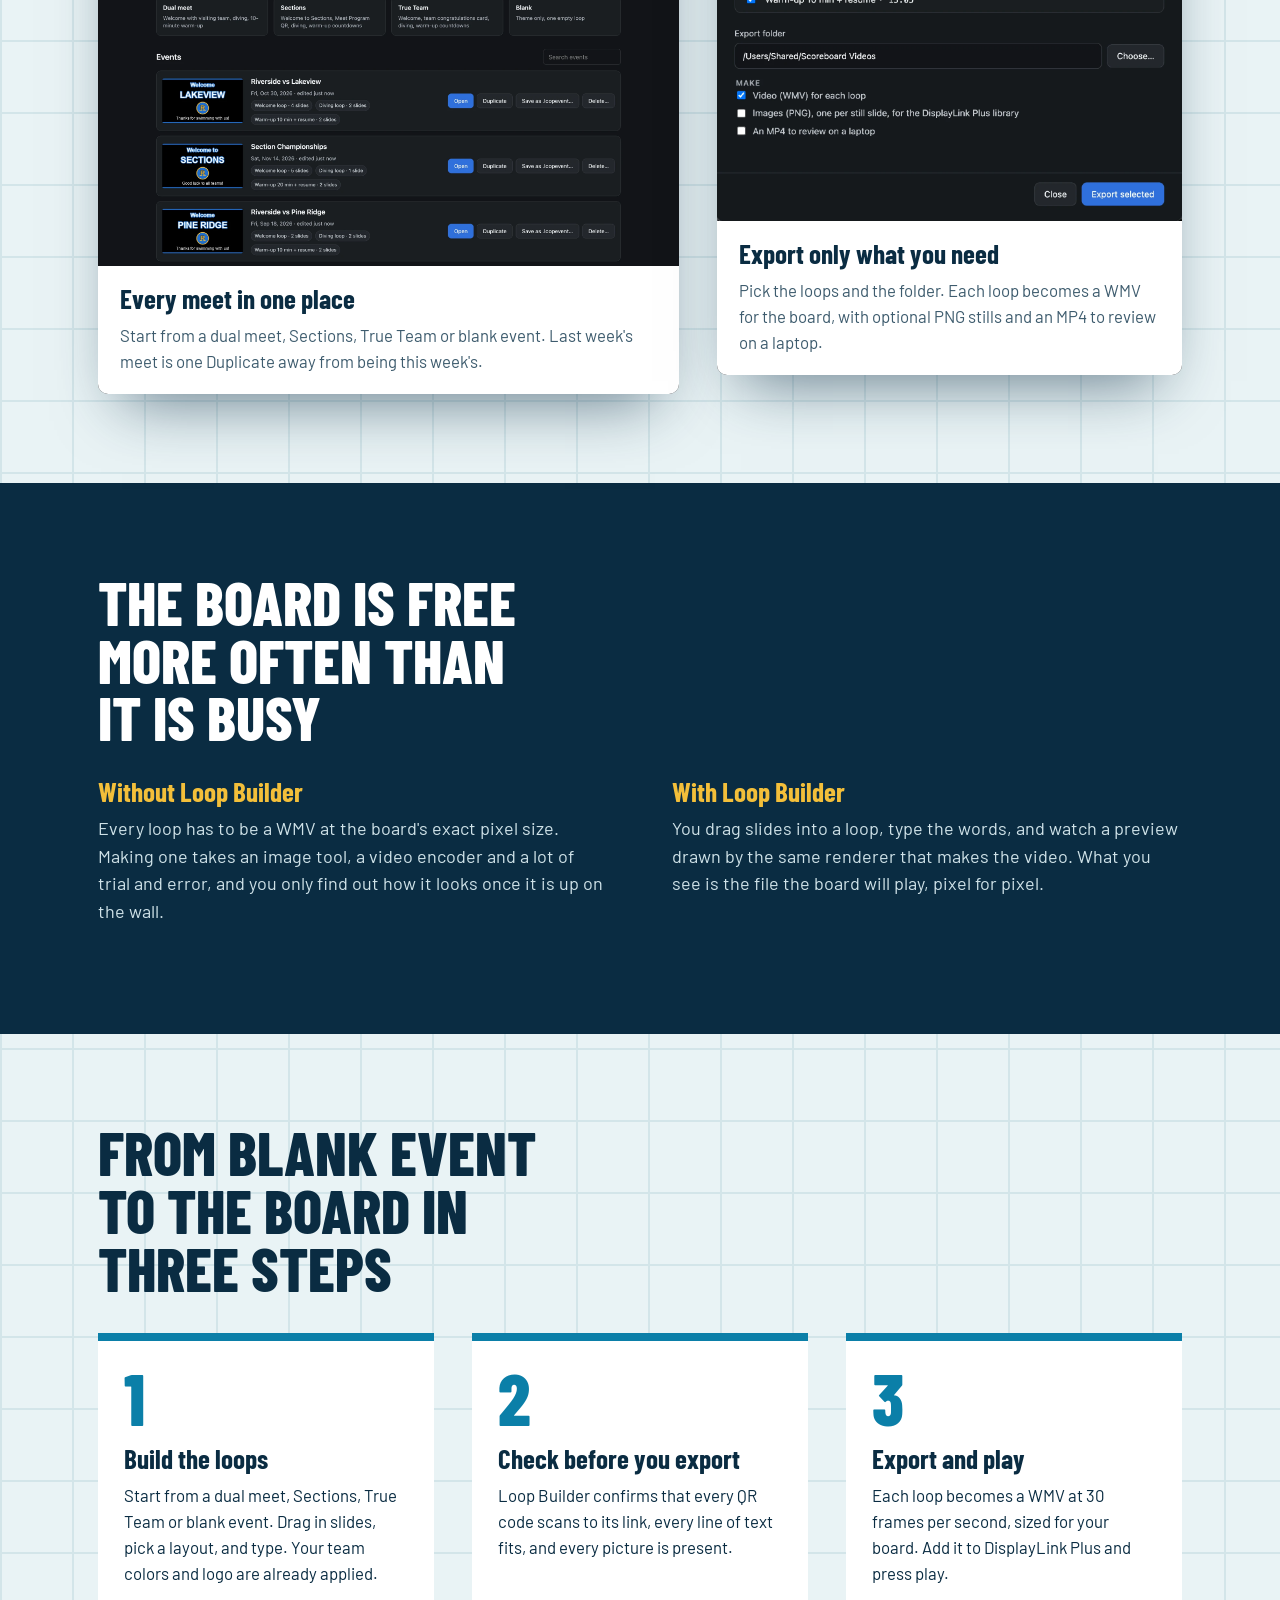
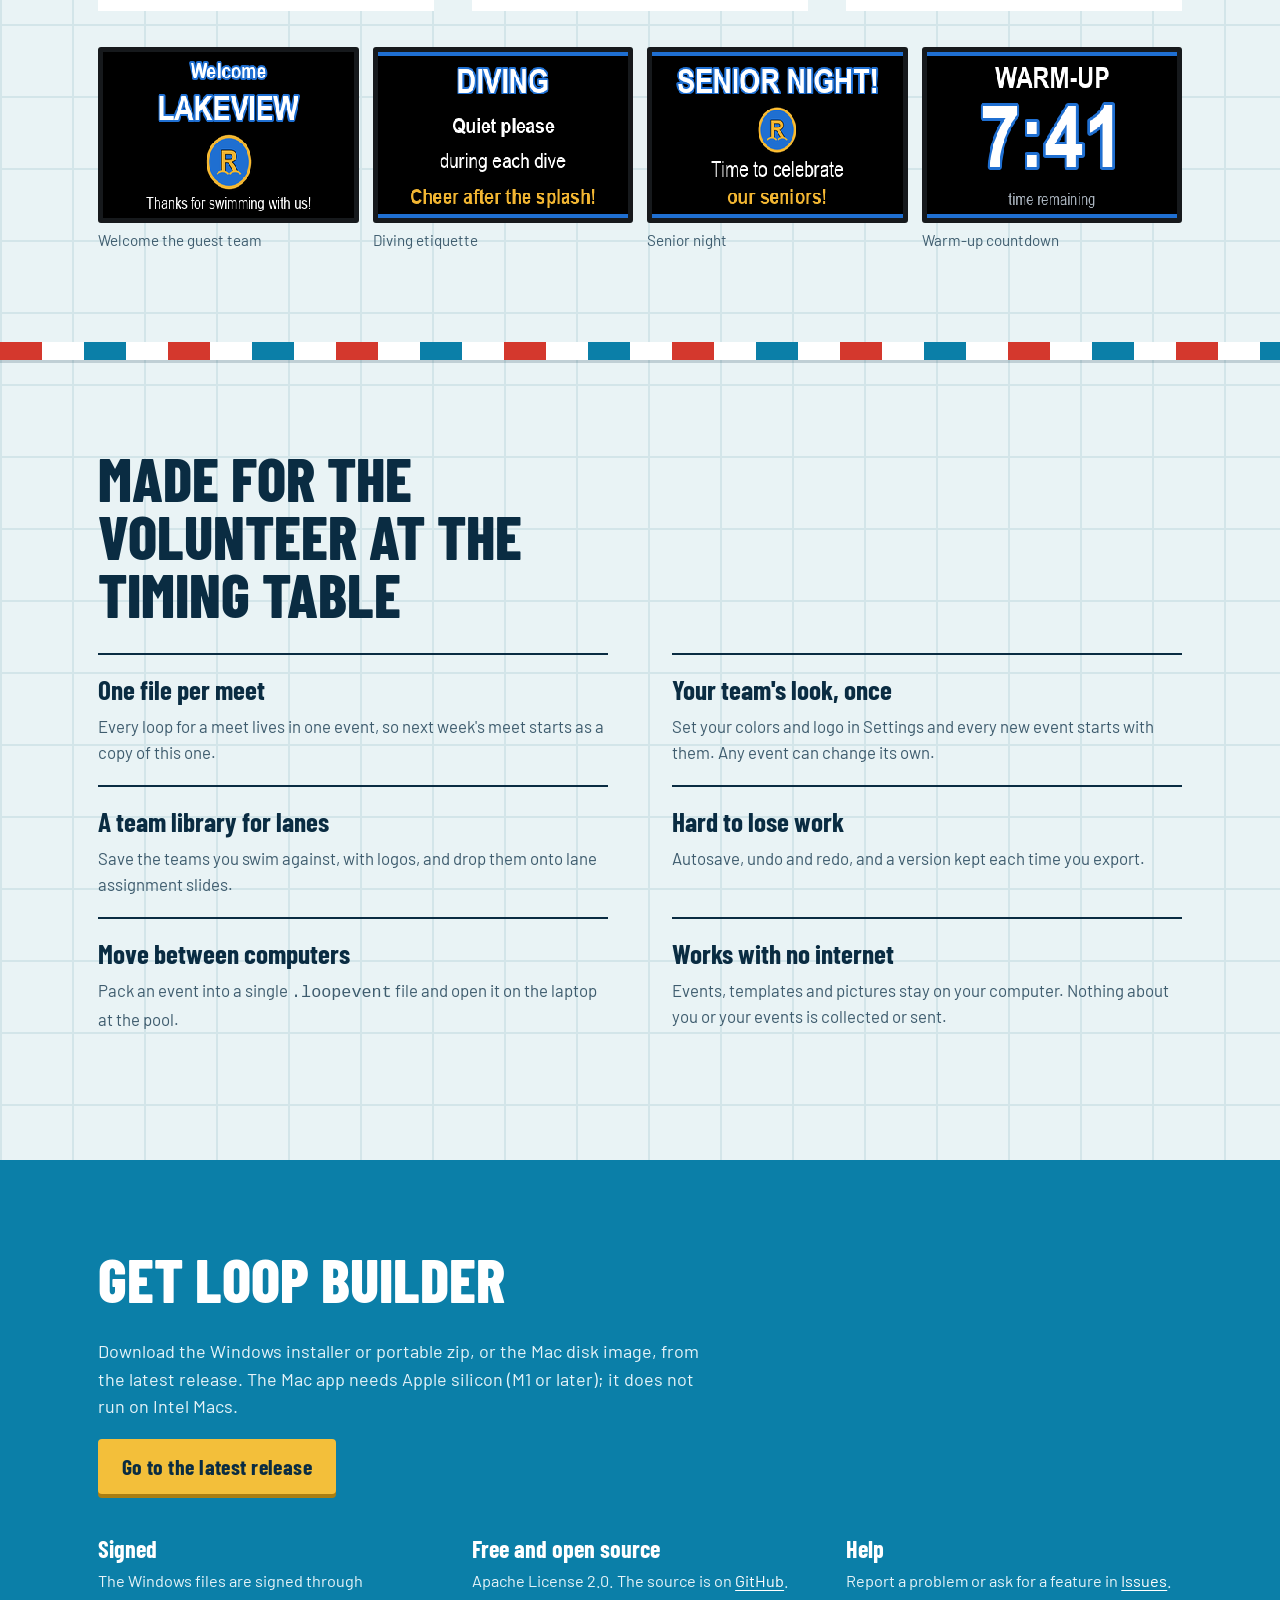
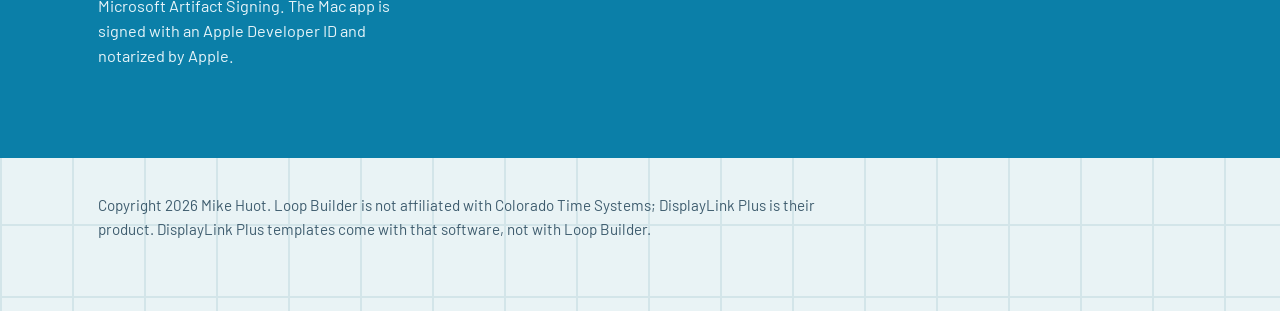
==== commit 83afb3ab: "Add the promo video to the project page and README Co-Authored-By: Claude Fable 5.2 <noreply@anthrop" ====
--- a/docs/index.html
+++ b/docs/index.html
@@ -126,6 +126,8 @@
   h3 { font-family: var(--display); font-weight: 700; font-size: 1.7rem; line-height: 1.1; margin: 0 0 0.3em; }
   p { margin: 0 0 1em; max-width: var(--measure); }
 
+  .watch { padding-bottom: 0; }
+  .promo { display: block; width: 100%; height: auto; margin-top: 1.5em; background: #000; border: 10px solid #16191c; border-radius: 8px; box-shadow: 0 30px 60px -24px rgba(10, 44, 66, 0.6); }
   .window { margin: 1.5em 0 0; background: #16191c; border-radius: 10px; overflow: hidden; box-shadow: 0 30px 60px -24px rgba(10, 44, 66, 0.6); }
   .window-bar { display: flex; gap: 8px; padding: 12px 14px; }
   .window-bar span { width: 12px; height: 12px; border-radius: 50%; background: #3a4046; }
@@ -192,6 +194,7 @@
   <header class="top">
     <a class="name" href="#top">Loop Builder</a>
     <nav aria-label="Page">
+      <a class="optional" href="#watch">Video</a>
       <a class="optional" href="#editor">The editor</a>
       <a class="optional" href="#how">How it works</a>
       <a class="optional" href="#features">Features</a>
@@ -242,6 +245,16 @@
 
 <hr class="rope" aria-hidden="true">
 
+<section class="watch" id="watch">
+  <div class="wrap">
+    <h2>Watch it in under a minute</h2>
+    <video class="promo" controls preload="none" poster="shots/promo-poster.jpg" width="1920" height="1080">
+      <source src="loop-builder-promo.mp4" type="video/mp4">
+      <a href="loop-builder-promo.mp4">Download the video (MP4)</a>
+    </video>
+  </div>
+</section>
+
 <section class="editor" id="editor">
   <div class="wrap">
     <h2>Drag, type, and see the board as you go</h2>
